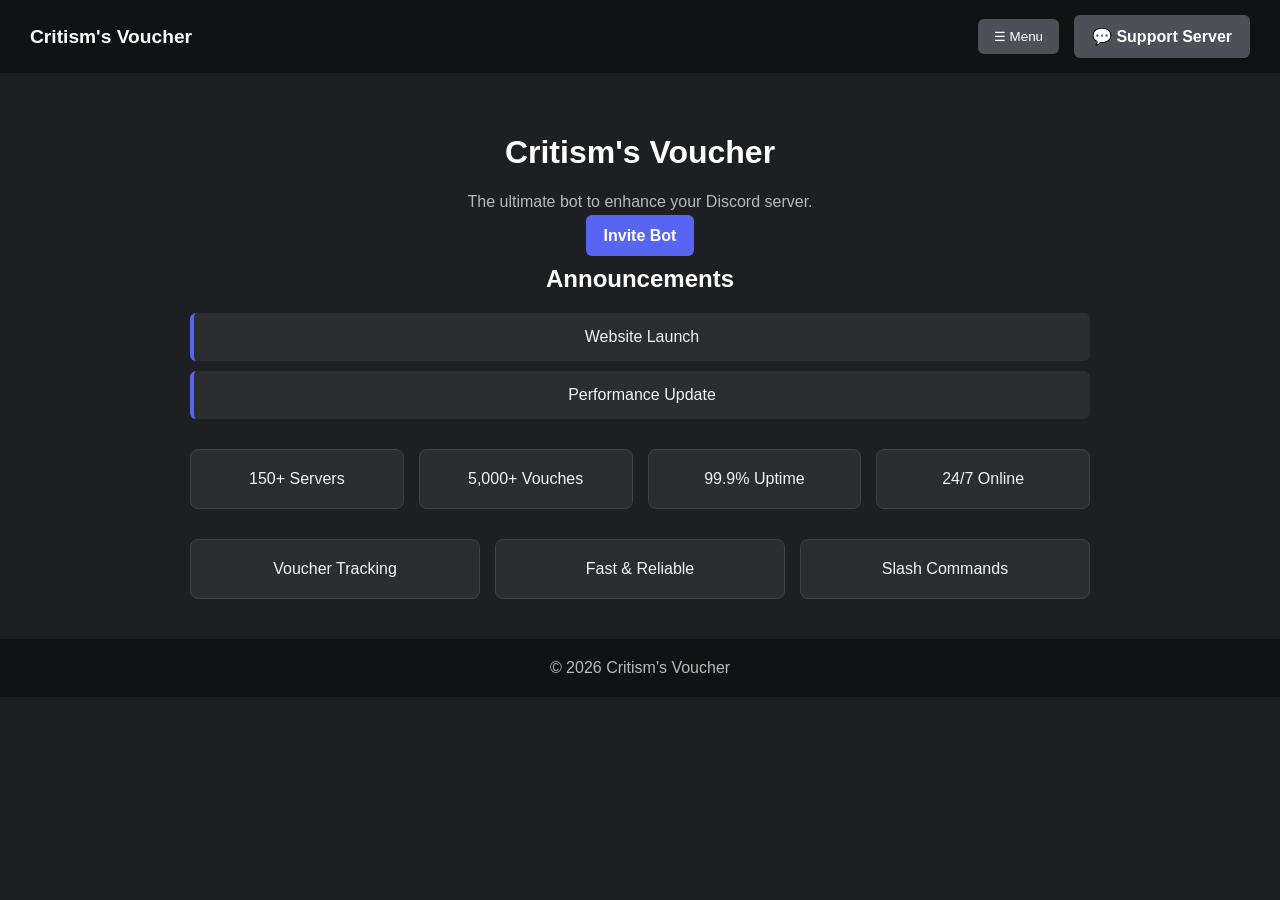
==== index.html @ 034e01bc "Refactor index.html structure and styles" ====
<!DOCTYPE html>
<html lang="en">
<head>
<meta charset="UTF-8">
<meta name="viewport" content="width=device-width, initial-scale=1.0">

<title>Critism's Voucher</title>

<meta property="og:title" content="Critism's Voucher">
<meta property="og:description" content="The ultimate bot to enhance and secure your Discord server.">
<meta property="og:theme-color" content="#5865F2">

<style>
:root {
    --bg-color: #1e1f22;
    --card-color: #2b2d31;
    --text-color: #f2f3f5;
    --text-muted: #b5bac1;
    --blurple: #5865F2;
    --blurple-hover: #4752c4;
    --secondary-btn: #4e5058;
    --secondary-hover: #6d6f78;
    --success: #23a55a;
}

body {
    margin: 0;
    font-family: "Segoe UI", sans-serif;
    background: var(--bg-color);
    color: var(--text-color);
}

/* NAVBAR */
.navbar {
    display: flex;
    justify-content: space-between;
    align-items: center;
    padding: 15px 30px;
    background: #111214;
}

.brand {
    font-weight: 700;
    font-size: 1.2rem;
    color: white;
}

.nav-links {
    display: flex;
    gap: 15px;
    align-items: center;
}

/* DROPDOWN */
.dropdown {
    position: relative;
}

.dropbtn {
    background: var(--secondary-btn);
    color: white;
    border: none;
    padding: 10px 16px;
    border-radius: 6px;
    cursor: pointer;
}

.dropdown-content {
    display: none;
    position: absolute;
    right: 0;
    background: var(--card-color);
    min-width: 180px;
    border-radius: 6px;
    border: 1px solid #3f4147;
}

.dropdown-content a {
    display: block;
    padding: 12px;
    color: white;
    text-decoration: none;
}

.dropdown-content a:hover {
    background: var(--blurple);
}

.dropdown:hover .dropdown-content {
    display: block;
}

/* BUTTONS */
.btn {
    padding: 12px 18px;
    border-radius: 6px;
    text-decoration: none;
    color: white;
    font-weight: 600;
}

.btn-blurple { background: var(--blurple); }
.btn-secondary { background: var(--secondary-btn); }

.container {
    max-width: 900px;
    margin: auto;
    padding: 40px 20px;
    text-align: center;
}

/* TEXT */
h1, h2, h3 { color: white; }
.subtitle { color: var(--text-muted); }

/* CARDS */
.card {
    background: var(--card-color);
    padding: 20px;
    border-radius: 8px;
    border: 1px solid #3f4147;
}

/* STATS */
.stats {
    display: grid;
    grid-template-columns: repeat(auto-fit, minmax(180px, 1fr));
    gap: 15px;
    margin-top: 30px;
}

.stat-card {
    background: var(--card-color);
    padding: 20px;
    border-radius: 8px;
    border: 1px solid #3f4147;
}

/* ANNOUNCEMENTS */
.announcement-card {
    background: var(--card-color);
    border-left: 4px solid var(--blurple);
    padding: 15px;
    margin-bottom: 10px;
    border-radius: 6px;
}

/* FEATURES */
.features {
    display: grid;
    grid-template-columns: repeat(auto-fit, minmax(220px, 1fr));
    gap: 15px;
    margin-top: 30px;
}

/* FOOTER */
footer {
    background: #111214;
    padding: 20px;
    text-align: center;
    color: var(--text-muted);
}
</style>

</head>

<body>

<!-- NAVBAR -->
<div class="navbar">
    <div class="brand">Critism's Voucher</div>

    <div class="nav-links">

        <div class="dropdown">
            <button class="dropbtn">☰ Menu</button>
            <div class="dropdown-content">
                <a href="index.html">🏠 Home</a>
                <a href="dashboard.html">📊 Dashboard</a>
                <a href="commands.html">⚡ Commands</a>
                <a href="faq.html">📚 FAQ</a>
                <a href="support.html">🛠️ Support</a>
            </div>
        </div>

        <a class="btn btn-secondary" href="https://discord.gg/AkRBQke76" target="_blank">
            💬 Support Server
        </a>

    </div>
</div>

<!-- MAIN -->
<div class="container">

    <h1>Critism's Voucher</h1>
    <p class="subtitle">The ultimate bot to enhance your Discord server.</p>

    <a class="btn btn-blurple" href="https://discord.com/oauth2/authorize?client_id=1511428201547567355" target="_blank">
        Invite Bot
    </a>

    <!-- ANNOUNCEMENTS -->
    <h2>Announcements</h2>
    <div class="announcement-card">Website Launch</div>
    <div class="announcement-card">Performance Update</div>

    <!-- STATS -->
    <div class="stats">
        <div class="stat-card">150+ Servers</div>
        <div class="stat-card">5,000+ Vouches</div>
        <div class="stat-card">99.9% Uptime</div>
        <div class="stat-card">24/7 Online</div>
    </div>

    <!-- FEATURES -->
    <div class="features">
        <div class="card">Voucher Tracking</div>
        <div class="card">Fast & Reliable</div>
        <div class="card">Slash Commands</div>
    </div>

</div>

<!-- FOOTER -->
<footer>
    © 2026 Critism's Voucher
</footer>

</body>
</html>
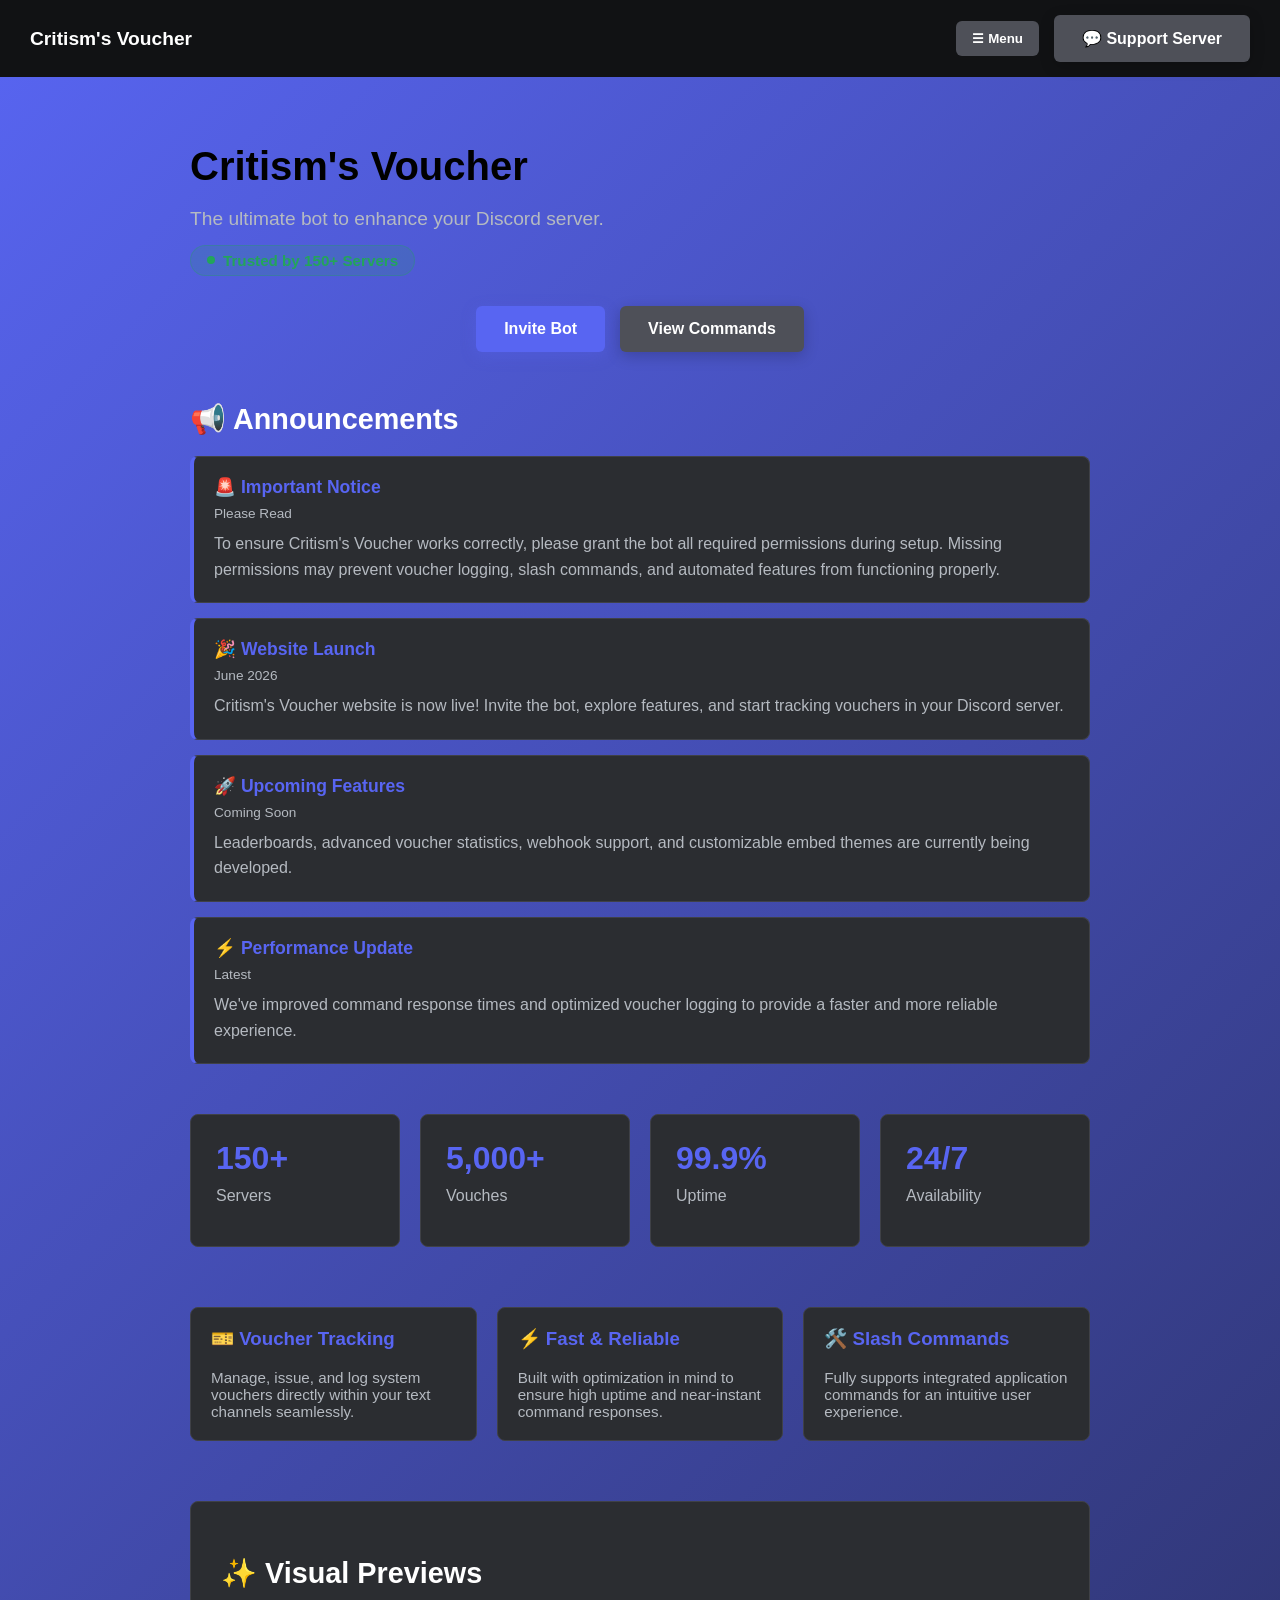
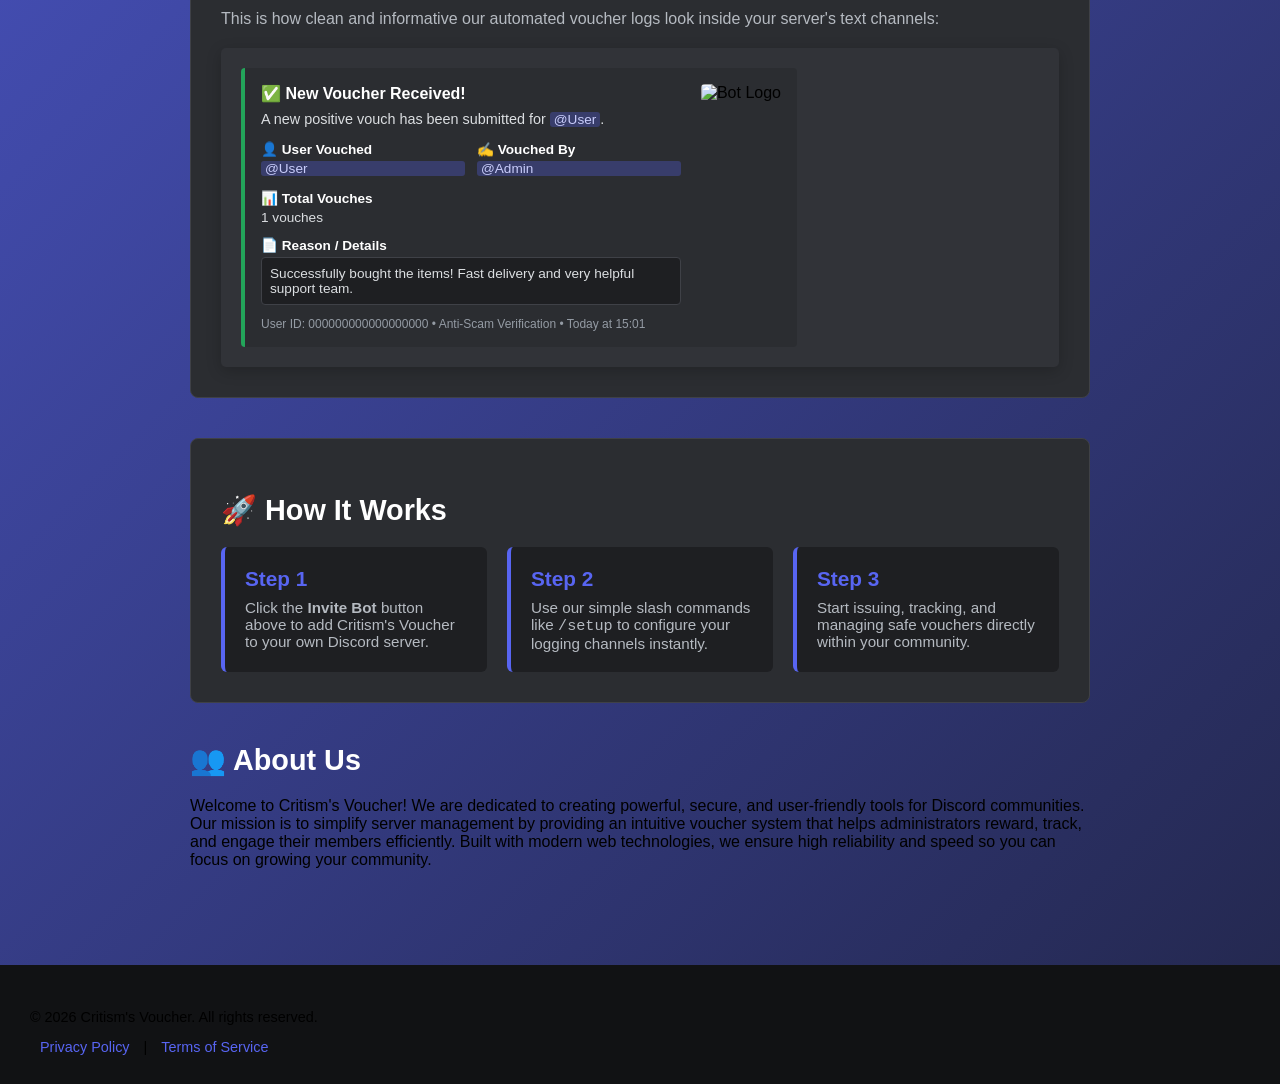
==== commit e99d5463: "Refactor index.html for layout and styling improvements Refactor HTML structure and styles for impro" ====
--- a/index.html
+++ b/index.html
@@ -1,57 +1,288 @@
 <!DOCTYPE html>
 <html lang="en">
 <head>
-<meta charset="UTF-8">
-<meta name="viewport" content="width=device-width, initial-scale=1.0">
-
-<title>Critism's Voucher</title>
-
-<meta property="og:title" content="Critism's Voucher">
-<meta property="og:description" content="The ultimate bot to enhance and secure your Discord server.">
-<meta property="og:theme-color" content="#5865F2">
-
-<style>
-:root {
-    --bg-color: #1e1f22;
-    --card-color: #2b2d31;
-    --text-color: #f2f3f5;
-    --text-muted: #b5bac1;
-    --blurple: #5865F2;
-    --blurple-hover: #4752c4;
-    --secondary-btn: #4e5058;
-    --secondary-hover: #6d6f78;
-    --success: #23a55a;
-}
-
-body {
+    <meta charset="UTF-8">
+    <meta name="viewport" content="width=device-width, initial-scale=1.0">
+    <title>Critism's Voucher</title>
+    
+    <meta property="og:title" content="Critism's Voucher">
+    <meta property="og:description" content="The ultimate bot to enhance and secure your Discord server.">
+    <meta property="og:theme-color" content="#5865F2">
+    
+    <style>
+        :root {
+            --bg-color: #1e1f22;
+            --card-color: #2b2d31;
+            --text-color: #f2f3f5;
+            --text-muted: #b5bac1;
+            --blurple: #5865F2;
+            --blurple-hover: #4752c4;
+            --secondary-btn: #4e5058;
+            --secondary-hover: #6d6f78;
+            --success: #23a55a;
+            --embed-bg: #2b2d31;
+            --embed-border: #23a55a;
+        }
+       body {
     margin: 0;
     font-family: "Segoe UI", sans-serif;
-    background: var(--bg-color);
-    color: var(--text-color);
-}
-
-/* NAVBAR */
-.navbar {
-    display: flex;
-    justify-content: space-between;
-    align-items: center;
-    padding: 15px 30px;
-    background: #111214;
-}
-
-.brand {
-    font-weight: 700;
-    font-size: 1.2rem;
-    color: white;
-}
-
+    color: var(--text);
+    background: linear-gradient(-45deg, #1e1f22, #2b2d31, #111214, #5865F2);
+    background-size: 400% 400%;
+    animation: gradientMove 15s ease infinite;
+}
+
+        .navbar {
+            display: flex;
+            justify-content: space-between;
+            align-items: center;
+            padding: 15px 30px;
+            background: #111214;
+        }
+
+        .brand {
+            font-weight: 700;
+            font-size: 1.2rem;
+            color: white;
+        }
+
+        .container {
+            flex: 1;
+            max-width: 900px;
+            margin: 0 auto;
+            padding: 40px 20px;
+        }
+
+        h1 { font-size: 2.5rem; margin-bottom: 10px; }
+        h2 { font-size: 1.8rem; margin-bottom: 20px; color: white; }
+        .subtitle { color: var(--text-muted); font-size: 1.2rem; margin-bottom: 15px; }
+
+        .server-badge {
+            display: inline-flex;
+            align-items: center;
+            gap: 8px;
+            background: rgba(35, 165, 90, 0.15);
+            color: var(--success);
+            border: 1px solid rgba(35, 165, 90, 0.3);
+            padding: 6px 16px;
+            border-radius: 20px;
+            font-size: 0.95rem;
+            font-weight: 600;
+            margin-bottom: 30px;
+        }
+        
+        .pulse-dot {
+            width: 8px;
+            height: 8px;
+            background: var(--success);
+            border-radius: 50%;
+            box-shadow: 0 0 0 0 rgba(35, 165, 90, 0.7);
+            animation: pulseDot 2s infinite;
+        }
+        
+        @keyframes pulseDot {
+            0% { transform: scale(0.95); box-shadow: 0 0 0 0 rgba(35, 165, 90, 0.7); }
+            70% { transform: scale(1); box-shadow: 0 0 0 6px rgba(35, 165, 90, 0); }
+            100% { transform: scale(0.95); box-shadow: 0 0 0 0 rgba(35, 165, 90, 0); }
+        }
+
+        .main-actions {
+            display: flex;
+            justify-content: center;
+            gap: 15px;
+            margin-bottom: 50px;
+        }
+
+        .btn { 
+            padding: 14px 28px; 
+            color: white; 
+            border-radius: 6px; 
+            display: inline-block; 
+            font-weight: 600;
+            text-decoration: none; 
+            transition: all 0.3s cubic-bezier(0.25, 0.8, 0.25, 1);
+            cursor: pointer;
+            border: none;
+            font-size: 1rem;
+        }
+        
+        .btn-blurple { 
+            background: var(--blurple); 
+            box-shadow: 0 4px 15px rgba(88, 101, 242, 0.3);
+            animation: pulseGlow 3s infinite;
+        }
+        .btn-blurple:hover { 
+            background: var(--blurple-hover); 
+            transform: translateY(-3px);
+            box-shadow: 0 8px 25px rgba(88, 101, 242, 0.6);
+        }
+        .btn-blurple:active { transform: translateY(-1px); }
+
+        .btn-secondary { 
+            background: var(--secondary-btn); 
+            box-shadow: 0 4px 15px rgba(0, 0, 0, 0.2);
+        }
+        .btn-secondary:hover {
+            background: var(--secondary-hover);
+            transform: translateY(-3px);
+            box-shadow: 0 8px 25px rgba(0, 0, 0, 0.4);
+        }
+        .btn-secondary:active { transform: translateY(-1px); }
+
+        @keyframes pulseGlow {
+            0% { box-shadow: 0 4px 15px rgba(88, 101, 242, 0.3); }
+            50% { box-shadow: 0 4px 25px rgba(88, 101, 242, 0.5); }
+            100% { box-shadow: 0 4px 15px rgba(88, 101, 242, 0.3); }
+        }
+
+        .features {
+            display: grid;
+            grid-template-columns: repeat(auto-fit, minmax(220px, 1fr));
+            gap: 20px;
+            margin-bottom: 60px;
+            text-align: left;
+        }
+
+        .card {
+            background: var(--card-color);
+            padding: 20px;
+            border-radius: 8px;
+            border: 1px solid #3f4147;
+            transition: all 0.3s ease;
+        }
+        .card:hover {
+            transform: translateY(-5px);
+            border-color: var(--blurple);
+            box-shadow: 0 10px 20px rgba(0, 0, 0, 0.3);
+        }
+        .card h3 { margin-top: 0; color: var(--blurple); }
+        .card p { margin-bottom: 0; color: var(--text-muted); font-size: 0.95rem; }
+
+        /* --- HOW IT WORKS & EMBED PREVIEW STYLES --- */
+        .section-block {
+            background: var(--card-color);
+            padding: 30px;
+            border-radius: 8px;
+            border: 1px solid #3f4147;
+            text-align: left;
+            margin-bottom: 40px;
+        }
+
+        .steps-grid {
+            display: grid;
+            grid-template-columns: repeat(auto-fit, minmax(200px, 1fr));
+            gap: 20px;
+            margin-top: 20px;
+        }
+        .step-item {
+            background: #1e1f22;
+            padding: 20px;
+            border-radius: 6px;
+            border-left: 4px solid var(--blurple);
+        }
+        .step-num {
+            font-size: 1.3rem;
+            font-weight: 700;
+            color: var(--blurple);
+            margin-bottom: 8px;
+        }
+        .step-item p { margin: 0; color: var(--text-muted); font-size: 0.95rem; }
+
+        /* Discord Embed Simulator */
+        .discord-embed-container {
+            background: #313338;
+            padding: 20px;
+            border-radius: 5px;
+            font-family: 'gg sans', 'Segoe UI', Tahoma, sans-serif;
+            margin-top: 20px;
+            box-shadow: 0 4px 15px rgba(0,0,0,0.2);
+        }
+        .discord-embed {
+            background: var(--embed-bg);
+            border-left: 4px solid var(--embed-border);
+            border-radius: 4px;
+            padding: 16px;
+            display: flex;
+            justify-content: space-between;
+            gap: 20px;
+            max-width: 520px;
+        }
+        .embed-content { flex: 1; }
+        .embed-title {
+            color: white;
+            font-size: 1rem;
+            font-weight: 600;
+            margin-bottom: 8px;
+            display: flex;
+            align-items: center;
+            gap: 6px;
+        }
+        .embed-description { color: #dbdee1; font-size: 0.9rem; margin-bottom: 14px; }
+        .embed-fields {
+            display: grid;
+            grid-template-columns: repeat(2, 1fr);
+            gap: 12px;
+            margin-bottom: 14px;
+        }
+        .embed-field-title { color: white; font-size: 0.85rem; font-weight: 600; margin-bottom: 4px; display: flex; align-items: center; gap: 4px; }
+        .embed-mention { background: rgba(88, 101, 242, 0.3); color: #c9cdfb; padding: 0 4px; border-radius: 3px; font-size: 0.85rem; }
+        .embed-value { color: #dbdee1; font-size: 0.85rem; }
+        .embed-footer { color: #949ba4; font-size: 0.75rem; margin-top: 12px; }
+        
+        .embed-thumbnail img {
+            width: 80px;
+            height: 80px;
+            border-radius: 4px;
+        }
+
+        footer { padding: 30px; background: #111214; font-size: 0.9rem; margin-top: 40px; }
+        footer a { color: var(--blurple); text-decoration: none; margin: 0 10px; font-weight: 500; }
+        footer a:hover { text-decoration: underline; }
+/* ANNOUNCEMENTS */
+.announcements {
+    margin-bottom: 50px;
+}
+
+.announcement-card {
+    background: var(--card-color);
+    border: 1px solid #3f4147;
+    border-left: 4px solid var(--blurple);
+    border-radius: 8px;
+    padding: 20px;
+    text-align: left;
+    margin-bottom: 15px;
+    transition: all 0.3s ease;
+}
+
+.announcement-card:hover {
+    transform: translateY(-3px);
+    border-color: var(--blurple);
+    box-shadow: 0 10px 20px rgba(0,0,0,0.3);
+}
+
+.announcement-title {
+    color: var(--blurple);
+    margin: 0 0 8px 0;
+    font-size: 1.1rem;
+}
+
+.announcement-date {
+    color: var(--text-muted);
+    font-size: 0.85rem;
+    margin-bottom: 10px;
+}
+
+.announcement-content {
+    color: var(--text-muted);
+    line-height: 1.6;
+}
 .nav-links {
     display: flex;
+    align-items: center;
     gap: 15px;
-    align-items: center;
-}
-
-/* DROPDOWN */
+}
+
+/* Dropdown */
 .dropdown {
     position: relative;
 }
@@ -63,6 +294,12 @@
     padding: 10px 16px;
     border-radius: 6px;
     cursor: pointer;
+    font-weight: 600;
+    transition: 0.3s;
+}
+
+.dropbtn:hover {
+    background: var(--secondary-hover);
 }
 
 .dropdown-content {
@@ -72,14 +309,17 @@
     background: var(--card-color);
     min-width: 180px;
     border-radius: 6px;
+    overflow: hidden;
     border: 1px solid #3f4147;
+    z-index: 1000;
 }
 
 .dropdown-content a {
     display: block;
-    padding: 12px;
     color: white;
+    padding: 12px 15px;
     text-decoration: none;
+    transition: 0.2s;
 }
 
 .dropdown-content a:hover {
@@ -90,83 +330,88 @@
     display: block;
 }
 
-/* BUTTONS */
-.btn {
-    padding: 12px 18px;
-    border-radius: 6px;
-    text-decoration: none;
-    color: white;
-    font-weight: 600;
-}
-
-.btn-blurple { background: var(--blurple); }
-.btn-secondary { background: var(--secondary-btn); }
-
-.container {
-    max-width: 900px;
-    margin: auto;
-    padding: 40px 20px;
-    text-align: center;
-}
-
-/* TEXT */
-h1, h2, h3 { color: white; }
-.subtitle { color: var(--text-muted); }
-
-/* CARDS */
-.card {
-    background: var(--card-color);
-    padding: 20px;
-    border-radius: 8px;
-    border: 1px solid #3f4147;
-}
-
-/* STATS */
+/* Support Button */
+.support-btn {
+    padding: 10px 18px;
+    background: var(--success);
+}
+
+.support-btn:hover {
+    background: #1e8e4e;
+}
 .stats {
     display: grid;
     grid-template-columns: repeat(auto-fit, minmax(180px, 1fr));
-    gap: 15px;
-    margin-top: 30px;
+    gap: 20px;
+    margin: 40px 0 60px;
 }
 
 .stat-card {
     background: var(--card-color);
-    padding: 20px;
+    border: 1px solid #3f4147;
     border-radius: 8px;
-    border: 1px solid #3f4147;
-}
-
-/* ANNOUNCEMENTS */
-.announcement-card {
-    background: var(--card-color);
-    border-left: 4px solid var(--blurple);
-    padding: 15px;
-    margin-bottom: 10px;
-    border-radius: 6px;
-}
-
-/* FEATURES */
-.features {
-    display: grid;
-    grid-template-columns: repeat(auto-fit, minmax(220px, 1fr));
+    padding: 25px;
+    transition: all 0.3s ease;
+}
+
+.stat-card:hover {
+    transform: translateY(-5px);
+    border-color: var(--blurple);
+    box-shadow: 0 10px 20px rgba(0,0,0,0.3);
+}
+
+.stat-card h3 {
+    margin: 0;
+    color: var(--blurple);
+    font-size: 2rem;
+}
+
+.stat-card p {
+    margin-top: 10px;
+    color: var(--text-muted);
+}
+.navbar {
+    display: flex;
+    justify-content: space-between;
+    align-items: center;
+    padding: 15px 30px;
+    background: #111214;
+}
+
+.nav-links {
+    display: flex;
+    align-items: center;
     gap: 15px;
-    margin-top: 30px;
-}
-
-/* FOOTER */
-footer {
-    background: #111214;
-    padding: 20px;
-    text-align: center;
-    color: var(--text-muted);
-}
-</style>
-
+}
+.btn-dashboard {
+    background: #5865F2;
+    color: white;
+    font-weight: 700;
+    padding: 10px 18px;
+    border-radius: 8px;
+    box-shadow: 0 0 15px rgba(88,101,242,0.4);
+    transition: 0.3s;
+}
+
+.btn-dashboard:hover {
+    background: #4752c4;
+    transform: translateY(-3px);
+    box-shadow: 0 0 25px rgba(88,101,242,0.6);
+}
+@keyframes gradientMove {
+    0% {
+        background-position: 0% 50%;
+    }
+    50% {
+        background-position: 100% 50%;
+    }
+    100% {
+        background-position: 0% 50%;
+    }
+}
+    </style>
 </head>
-
 <body>
-
-<!-- NAVBAR -->
 <div class="navbar">
     <div class="brand">Critism's Voucher</div>
 
@@ -174,58 +419,195 @@
 
         <div class="dropdown">
             <button class="dropbtn">☰ Menu</button>
+
             <div class="dropdown-content">
                 <a href="index.html">🏠 Home</a>
                 <a href="dashboard.html">📊 Dashboard</a>
                 <a href="commands.html">⚡ Commands</a>
                 <a href="faq.html">📚 FAQ</a>
                 <a href="support.html">🛠️ Support</a>
+                <a href="privacy.html">🔒 Privacy Policy</a>
+                <a href="tos.html">📜 Terms of Service</a>
             </div>
-        </div>
-
-        <a class="btn btn-secondary" href="https://discord.gg/AkRBQke76" target="_blank">
-            💬 Support Server
+
+        </div>
+
+        <!-- Support Server -->
+        <a class="btn btn-secondary"
+           href="https://discord.gg/AkRBQke76"
+           target="_blank">
+           💬 Support Server
         </a>
 
     </div>
 </div>
-
-<!-- MAIN -->
-<div class="container">
-
-    <h1>Critism's Voucher</h1>
-    <p class="subtitle">The ultimate bot to enhance your Discord server.</p>
-
-    <a class="btn btn-blurple" href="https://discord.com/oauth2/authorize?client_id=1511428201547567355" target="_blank">
-        Invite Bot
-    </a>
-
-    <!-- ANNOUNCEMENTS -->
-    <h2>Announcements</h2>
-    <div class="announcement-card">Website Launch</div>
-    <div class="announcement-card">Performance Update</div>
-
-    <!-- STATS -->
-    <div class="stats">
-        <div class="stat-card">150+ Servers</div>
-        <div class="stat-card">5,000+ Vouches</div>
-        <div class="stat-card">99.9% Uptime</div>
-        <div class="stat-card">24/7 Online</div>
-    </div>
-
-    <!-- FEATURES -->
-    <div class="features">
-        <div class="card">Voucher Tracking</div>
-        <div class="card">Fast & Reliable</div>
-        <div class="card">Slash Commands</div>
-    </div>
-
 </div>
-
-<!-- FOOTER -->
-<footer>
-    © 2026 Critism's Voucher
-</footer>
+    
+    <div class="container">
+        <h1>Critism's Voucher</h1>
+        <p class="subtitle">The ultimate bot to enhance your Discord server.</p>
+        
+        <div class="server-badge">
+            <span class="pulse-dot"></span>
+            <span>Trusted by 150+ Servers</span>
+        </div>
+        
+        <div class="main-actions">
+            <!-- Setze hier im href deine echte Bot-Invite-URL aus dem URL-Generator ein -->
+            <a class="btn btn-blurple" href="https://discord.com/oauth2/authorize?client_id=1511428201547567355" target="_blank">Invite Bot</a>
+            <a class="btn btn-secondary" href="commands.html">View Commands</a>
+        </div>
+<!-- ANNOUNCEMENTS SECTION -->
+<div class="announcements">
+    <h2>📢 Announcements</h2>
+<div class="announcement-card">
+    <h3 class="announcement-title">🚨 Important Notice</h3>
+    <div class="announcement-date">Please Read</div>
+    <div class="announcement-content">
+        To ensure Critism's Voucher works correctly, please grant the bot all
+        required permissions during setup. Missing permissions may prevent
+        voucher logging, slash commands, and automated features from functioning properly.
+    </div>
+</div>
+    <div class="announcement-card">
+        <h3 class="announcement-title">🎉 Website Launch</h3>
+        <div class="announcement-date">June 2026</div>
+        <div class="announcement-content">
+            Critism's Voucher website is now live! Invite the bot, explore features,
+            and start tracking vouchers in your Discord server.
+        </div>
+    </div>
+
+    <div class="announcement-card">
+        <h3 class="announcement-title">🚀 Upcoming Features</h3>
+        <div class="announcement-date">Coming Soon</div>
+        <div class="announcement-content">
+            Leaderboards, advanced voucher statistics, webhook support,
+            and customizable embed themes are currently being developed.
+        </div>
+    </div>
+
+    <div class="announcement-card">
+        <h3 class="announcement-title">⚡ Performance Update</h3>
+        <div class="announcement-date">Latest</div>
+        <div class="announcement-content">
+            We've improved command response times and optimized voucher logging
+            to provide a faster and more reliable experience.
+        </div>
+    </div>
+</div>
+<div class="stats">
+    <div class="stat-card">
+        <h3>150+</h3>
+        <p>Servers</p>
+    </div>
+
+    <div class="stat-card">
+        <h3>5,000+</h3>
+        <p>Vouches</p>
+    </div>
+
+    <div class="stat-card">
+        <h3>99.9%</h3>
+        <p>Uptime</p>
+    </div>
+
+    <div class="stat-card">
+        <h3>24/7</h3>
+        <p>Availability</p>
+    </div>
+</div>
+        <!-- FEATURES SEKTION -->
+        <div class="features">
+            <div class="card">
+                <h3>🎫 Voucher Tracking</h3>
+                <p>Manage, issue, and log system vouchers directly within your text channels seamlessly.</p>
+            </div>
+            <div class="card">
+                <h3>⚡ Fast & Reliable</h3>
+                <p>Built with optimization in mind to ensure high uptime and near-instant command responses.</p>
+            </div>
+            <div class="card">
+                <h3>🛠️ Slash Commands</h3>
+                <p>Fully supports integrated application commands for an intuitive user experience.</p>
+            </div>
+        </div>
+
+        <!-- VISUELLE EMBED VORSCHAU SEKTION -->
+        <div class="section-block">
+            <h2>✨ Visual Previews</h2>
+            <p style="color: var(--text-muted); margin-bottom: 20px;">This is how clean and informative our automated voucher logs look inside your server's text channels:</p>
+            
+            <div class="discord-embed-container">
+                <div class="discord-embed">
+                    <div class="embed-content">
+                        <div class="embed-title">✅ New Voucher Received!</div>
+                        <div class="embed-description">A new positive vouch has been submitted for <span class="embed-mention">@User</span>.</div>
+                        
+                        <div class="embed-fields">
+                            <div>
+                                <div class="embed-field-title">👤 User Vouched</div>
+                                <div class="embed-mention">@User</div>
+                            </div>
+                            <div>
+                                <div class="embed-field-title">✍️ Vouched By</div>
+                                <div class="embed-mention">@Admin</div>
+                            </div>
+                        </div>
+                        
+                        <div style="margin-bottom: 12px;">
+                            <div class="embed-field-title">📊 Total Vouches</div>
+                            <div class="embed-value">1 vouches</div>
+                        </div>
+
+                        <div>
+                            <div class="embed-field-title">📄 Reason / Details</div>
+                            <div class="embed-value" style="background: #1e1f22; padding: 8px; border-radius: 4px; margin-top: 4px; border: 1px solid #3f4147;">
+                                Successfully bought the items! Fast delivery and very helpful support team.
+                            </div>
+                        </div>
+                        
+                        <div class="embed-footer">User ID: 000000000000000000 • Anti-Scam Verification • Today at 15:01</div>
+                    </div>
+                    <div class="embed-thumbnail">
+                        <!-- Platzhalter für das Logo im Embed -->
+                        <img src="https://discordapp.com" alt="Bot Logo">
+                    </div>
+                </div>
+            </div>
+        </div>
+
+        <!-- HOW IT WORKS SEKTION -->
+        <div class="section-block">
+            <h2>🚀 How It Works</h2>
+            <div class="steps-grid">
+                <div class="step-item">
+                    <div class="step-num">Step 1</div>
+                    <p>Click the <strong>Invite Bot</strong> button above to add Critism's Voucher to your own Discord server.</p>
+                </div>
+                <div class="step-item">
+                    <div class="step-num">Step 2</div>
+                    <p>Use our simple slash commands like <code>/setup</code> to configure your logging channels instantly.</p>
+                </div>
+                <div class="step-item">
+                    <div class="step-num">Step 3</div>
+                    <p>Start issuing, tracking, and managing safe vouchers directly within your community.</p>
+                </div>
+            </div>
+        </div>
+
+        <!-- ABOUT US SEKTION -->
+        <div class="about-section">
+            <h2>👥 About Us</h2>
+            <p>Welcome to Critism's Voucher! We are dedicated to creating powerful, secure, and user-friendly tools for Discord communities. Our mission is to simplify server management by providing an intuitive voucher system that helps administrators reward, track, and engage their members efficiently. Built with modern web technologies, we ensure high reliability and speed so you can focus on growing your community.</p>
+        </div>
+    </div>
+
+    <footer>
+        <p>&copy; 2026 Critism's Voucher. All rights reserved.</p>
+        <a href="privacy.html">Privacy Policy</a> | 
+        <a href="tos.html">Terms of Service</a>
+    </footer>
 
 </body>
 </html>
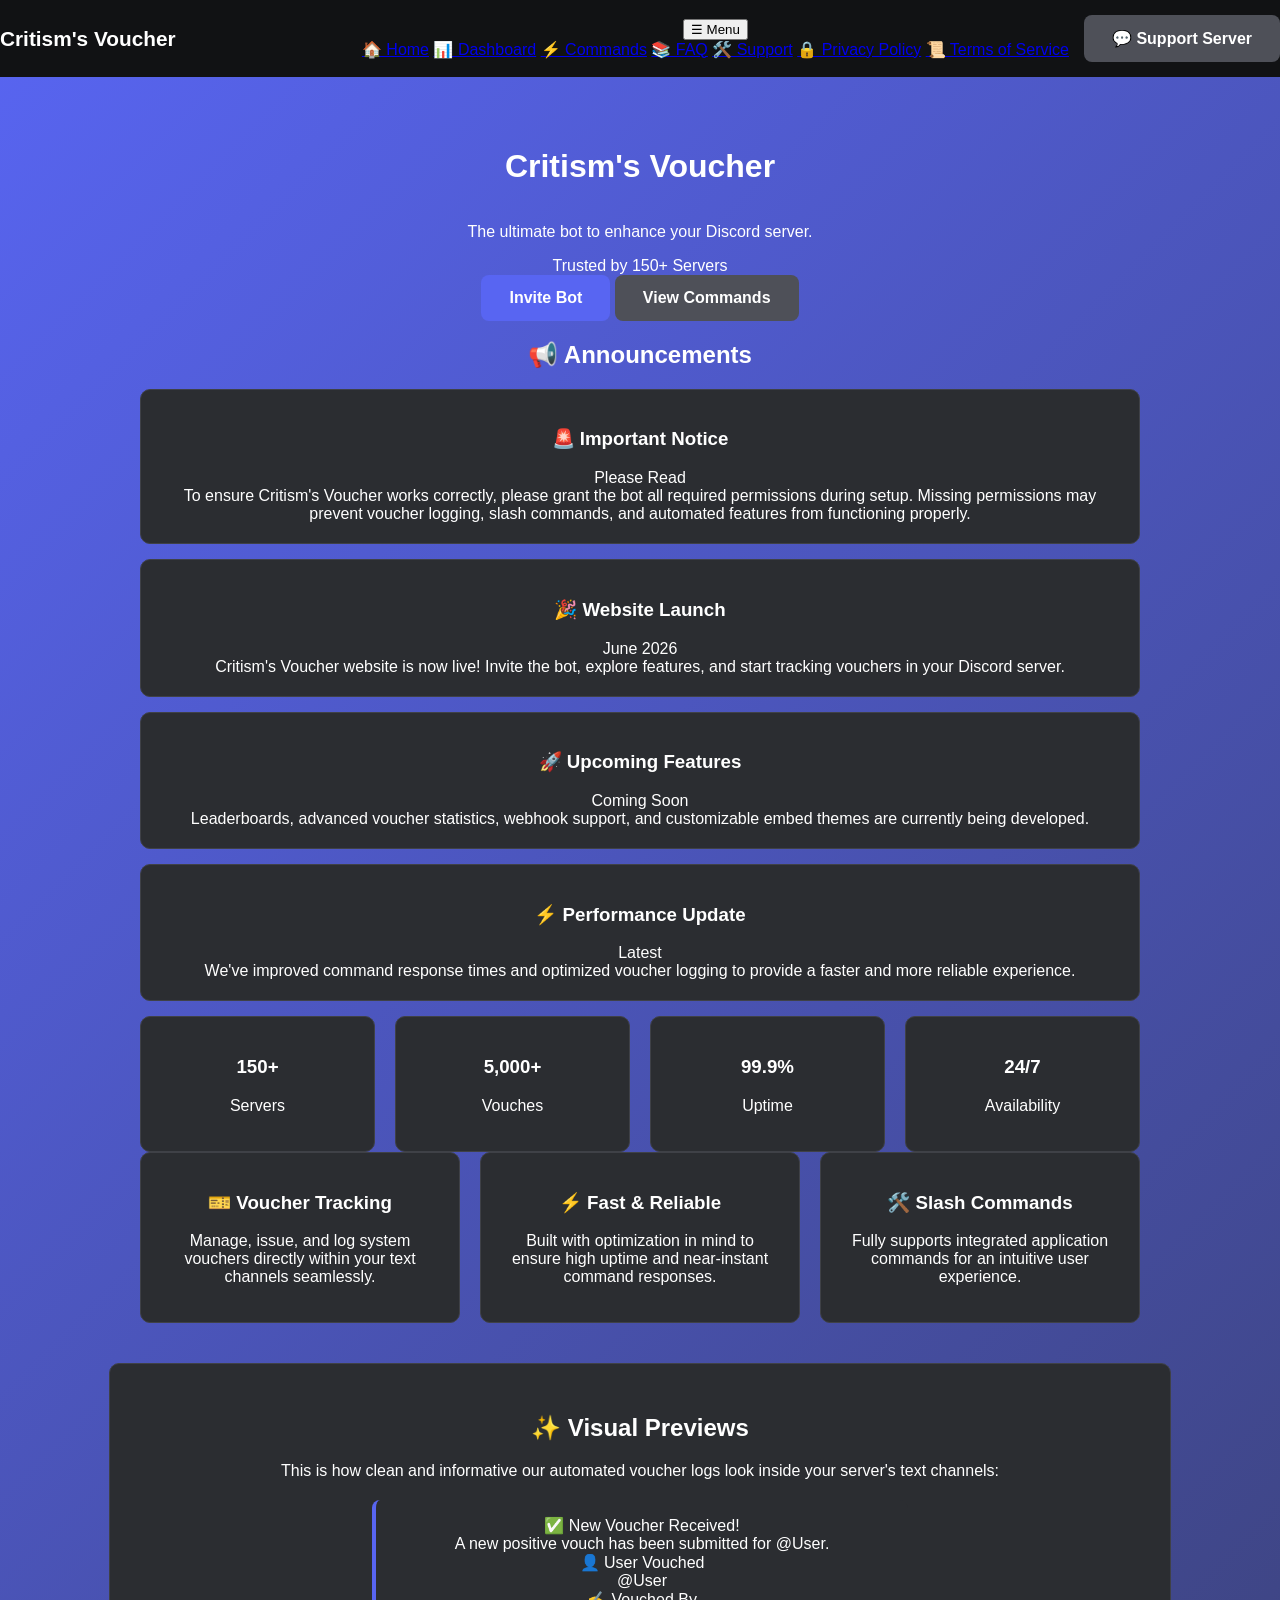
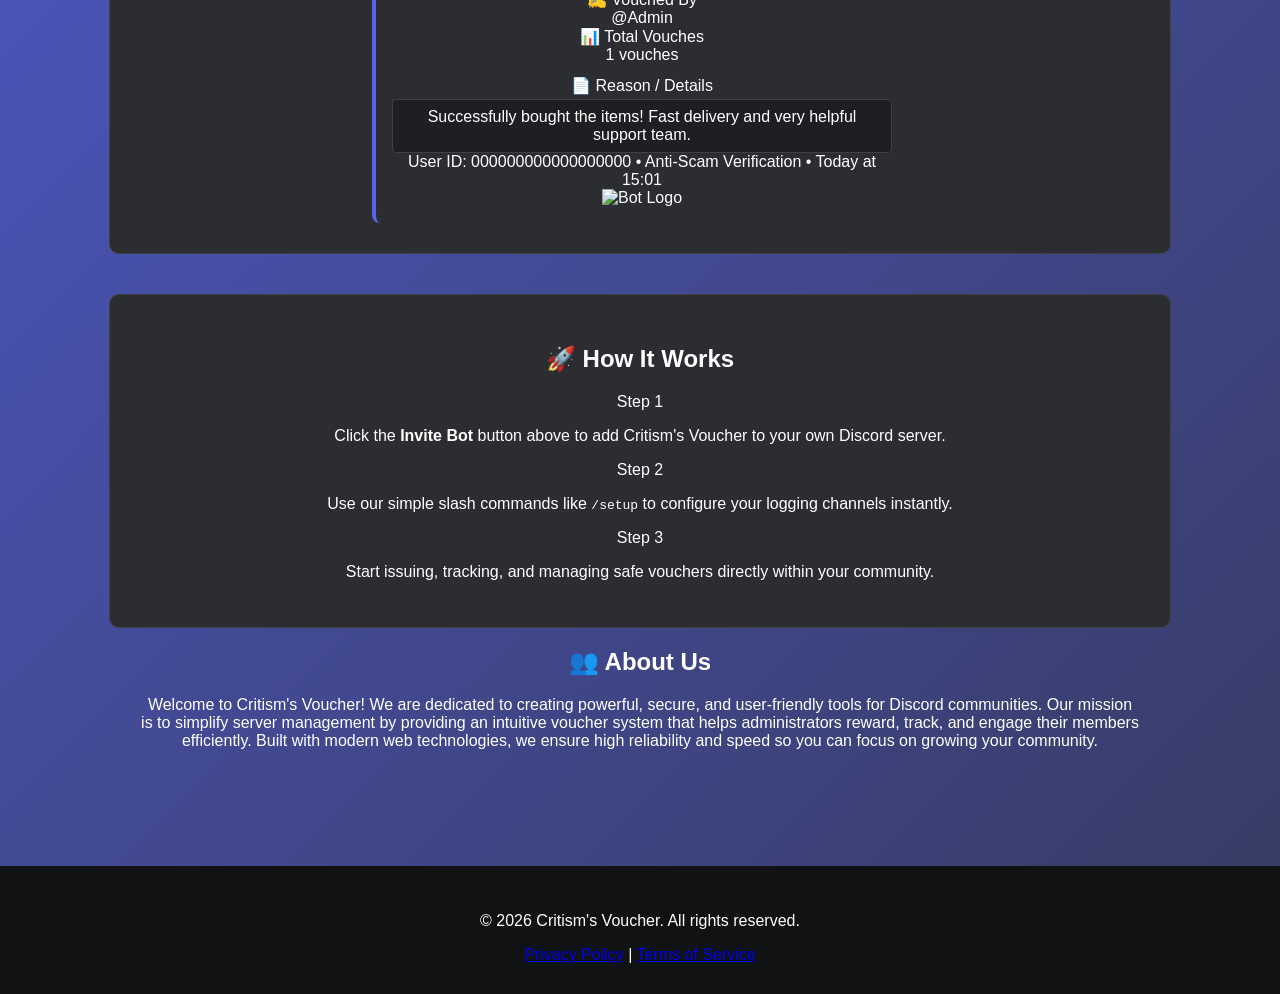
==== commit e734a553: "Update CSS styles and variables in index.html Refactor CSS variables and styles for improved readabi" ====
--- a/index.html
+++ b/index.html
@@ -9,373 +9,45 @@
     <meta property="og:description" content="The ultimate bot to enhance and secure your Discord server.">
     <meta property="og:theme-color" content="#5865F2">
     
-    <style>
-        :root {
-            --bg-color: #1e1f22;
-            --card-color: #2b2d31;
-            --text-color: #f2f3f5;
-            --text-muted: #b5bac1;
-            --blurple: #5865F2;
-            --blurple-hover: #4752c4;
-            --secondary-btn: #4e5058;
-            --secondary-hover: #6d6f78;
-            --success: #23a55a;
-            --embed-bg: #2b2d31;
-            --embed-border: #23a55a;
-        }
-       body {
+    <style>:root {
+    --bg1: #1e1f22;
+    --bg2: #2b2d31;
+    --blurple: #5865F2;
+    --text: #ffffff;
+    --muted: #c9c9c9;
+}
+
+body {
     margin: 0;
     font-family: "Segoe UI", sans-serif;
     color: var(--text);
-    background: linear-gradient(-45deg, #1e1f22, #2b2d31, #111214, #5865F2);
+    background: linear-gradient(-45deg, #111214, #1e1f22, #2b2d31, #5865F2);
     background-size: 400% 400%;
     animation: gradientMove 15s ease infinite;
-}
-
-        .navbar {
-            display: flex;
-            justify-content: space-between;
-            align-items: center;
-            padding: 15px 30px;
-            background: #111214;
-        }
-
-        .brand {
-            font-weight: 700;
-            font-size: 1.2rem;
-            color: white;
-        }
-
-        .container {
-            flex: 1;
-            max-width: 900px;
-            margin: 0 auto;
-            padding: 40px 20px;
-        }
-
-        h1 { font-size: 2.5rem; margin-bottom: 10px; }
-        h2 { font-size: 1.8rem; margin-bottom: 20px; color: white; }
-        .subtitle { color: var(--text-muted); font-size: 1.2rem; margin-bottom: 15px; }
-
-        .server-badge {
-            display: inline-flex;
-            align-items: center;
-            gap: 8px;
-            background: rgba(35, 165, 90, 0.15);
-            color: var(--success);
-            border: 1px solid rgba(35, 165, 90, 0.3);
-            padding: 6px 16px;
-            border-radius: 20px;
-            font-size: 0.95rem;
-            font-weight: 600;
-            margin-bottom: 30px;
-        }
-        
-        .pulse-dot {
-            width: 8px;
-            height: 8px;
-            background: var(--success);
-            border-radius: 50%;
-            box-shadow: 0 0 0 0 rgba(35, 165, 90, 0.7);
-            animation: pulseDot 2s infinite;
-        }
-        
-        @keyframes pulseDot {
-            0% { transform: scale(0.95); box-shadow: 0 0 0 0 rgba(35, 165, 90, 0.7); }
-            70% { transform: scale(1); box-shadow: 0 0 0 6px rgba(35, 165, 90, 0); }
-            100% { transform: scale(0.95); box-shadow: 0 0 0 0 rgba(35, 165, 90, 0); }
-        }
-
-        .main-actions {
-            display: flex;
-            justify-content: center;
-            gap: 15px;
-            margin-bottom: 50px;
-        }
-
-        .btn { 
-            padding: 14px 28px; 
-            color: white; 
-            border-radius: 6px; 
-            display: inline-block; 
-            font-weight: 600;
-            text-decoration: none; 
-            transition: all 0.3s cubic-bezier(0.25, 0.8, 0.25, 1);
-            cursor: pointer;
-            border: none;
-            font-size: 1rem;
-        }
-        
-        .btn-blurple { 
-            background: var(--blurple); 
-            box-shadow: 0 4px 15px rgba(88, 101, 242, 0.3);
-            animation: pulseGlow 3s infinite;
-        }
-        .btn-blurple:hover { 
-            background: var(--blurple-hover); 
-            transform: translateY(-3px);
-            box-shadow: 0 8px 25px rgba(88, 101, 242, 0.6);
-        }
-        .btn-blurple:active { transform: translateY(-1px); }
-
-        .btn-secondary { 
-            background: var(--secondary-btn); 
-            box-shadow: 0 4px 15px rgba(0, 0, 0, 0.2);
-        }
-        .btn-secondary:hover {
-            background: var(--secondary-hover);
-            transform: translateY(-3px);
-            box-shadow: 0 8px 25px rgba(0, 0, 0, 0.4);
-        }
-        .btn-secondary:active { transform: translateY(-1px); }
-
-        @keyframes pulseGlow {
-            0% { box-shadow: 0 4px 15px rgba(88, 101, 242, 0.3); }
-            50% { box-shadow: 0 4px 25px rgba(88, 101, 242, 0.5); }
-            100% { box-shadow: 0 4px 15px rgba(88, 101, 242, 0.3); }
-        }
-
-        .features {
-            display: grid;
-            grid-template-columns: repeat(auto-fit, minmax(220px, 1fr));
-            gap: 20px;
-            margin-bottom: 60px;
-            text-align: left;
-        }
-
-        .card {
-            background: var(--card-color);
-            padding: 20px;
-            border-radius: 8px;
-            border: 1px solid #3f4147;
-            transition: all 0.3s ease;
-        }
-        .card:hover {
-            transform: translateY(-5px);
-            border-color: var(--blurple);
-            box-shadow: 0 10px 20px rgba(0, 0, 0, 0.3);
-        }
-        .card h3 { margin-top: 0; color: var(--blurple); }
-        .card p { margin-bottom: 0; color: var(--text-muted); font-size: 0.95rem; }
-
-        /* --- HOW IT WORKS & EMBED PREVIEW STYLES --- */
-        .section-block {
-            background: var(--card-color);
-            padding: 30px;
-            border-radius: 8px;
-            border: 1px solid #3f4147;
-            text-align: left;
-            margin-bottom: 40px;
-        }
-
-        .steps-grid {
-            display: grid;
-            grid-template-columns: repeat(auto-fit, minmax(200px, 1fr));
-            gap: 20px;
-            margin-top: 20px;
-        }
-        .step-item {
-            background: #1e1f22;
-            padding: 20px;
-            border-radius: 6px;
-            border-left: 4px solid var(--blurple);
-        }
-        .step-num {
-            font-size: 1.3rem;
-            font-weight: 700;
-            color: var(--blurple);
-            margin-bottom: 8px;
-        }
-        .step-item p { margin: 0; color: var(--text-muted); font-size: 0.95rem; }
-
-        /* Discord Embed Simulator */
-        .discord-embed-container {
-            background: #313338;
-            padding: 20px;
-            border-radius: 5px;
-            font-family: 'gg sans', 'Segoe UI', Tahoma, sans-serif;
-            margin-top: 20px;
-            box-shadow: 0 4px 15px rgba(0,0,0,0.2);
-        }
-        .discord-embed {
-            background: var(--embed-bg);
-            border-left: 4px solid var(--embed-border);
-            border-radius: 4px;
-            padding: 16px;
-            display: flex;
-            justify-content: space-between;
-            gap: 20px;
-            max-width: 520px;
-        }
-        .embed-content { flex: 1; }
-        .embed-title {
-            color: white;
-            font-size: 1rem;
-            font-weight: 600;
-            margin-bottom: 8px;
-            display: flex;
-            align-items: center;
-            gap: 6px;
-        }
-        .embed-description { color: #dbdee1; font-size: 0.9rem; margin-bottom: 14px; }
-        .embed-fields {
-            display: grid;
-            grid-template-columns: repeat(2, 1fr);
-            gap: 12px;
-            margin-bottom: 14px;
-        }
-        .embed-field-title { color: white; font-size: 0.85rem; font-weight: 600; margin-bottom: 4px; display: flex; align-items: center; gap: 4px; }
-        .embed-mention { background: rgba(88, 101, 242, 0.3); color: #c9cdfb; padding: 0 4px; border-radius: 3px; font-size: 0.85rem; }
-        .embed-value { color: #dbdee1; font-size: 0.85rem; }
-        .embed-footer { color: #949ba4; font-size: 0.75rem; margin-top: 12px; }
-        
-        .embed-thumbnail img {
-            width: 80px;
-            height: 80px;
-            border-radius: 4px;
-        }
-
-        footer { padding: 30px; background: #111214; font-size: 0.9rem; margin-top: 40px; }
-        footer a { color: var(--blurple); text-decoration: none; margin: 0 10px; font-weight: 500; }
-        footer a:hover { text-decoration: underline; }
-/* ANNOUNCEMENTS */
-.announcements {
-    margin-bottom: 50px;
-}
-
-.announcement-card {
-    background: var(--card-color);
-    border: 1px solid #3f4147;
-    border-left: 4px solid var(--blurple);
-    border-radius: 8px;
-    padding: 20px;
-    text-align: left;
-    margin-bottom: 15px;
-    transition: all 0.3s ease;
-}
-
-.announcement-card:hover {
-    transform: translateY(-3px);
-    border-color: var(--blurple);
-    box-shadow: 0 10px 20px rgba(0,0,0,0.3);
-}
-
-.announcement-title {
-    color: var(--blurple);
-    margin: 0 0 8px 0;
-    font-size: 1.1rem;
-}
-
-.announcement-date {
-    color: var(--text-muted);
-    font-size: 0.85rem;
-    margin-bottom: 10px;
-}
-
-.announcement-content {
-    color: var(--text-muted);
-    line-height: 1.6;
-}
-.nav-links {
+
+    /* ⭐ CENTER EVERYTHING */
     display: flex;
+    flex-direction: column;
     align-items: center;
-    gap: 15px;
-}
-
-/* Dropdown */
-.dropdown {
-    position: relative;
-}
-
-.dropbtn {
-    background: var(--secondary-btn);
-    color: white;
-    border: none;
-    padding: 10px 16px;
-    border-radius: 6px;
-    cursor: pointer;
-    font-weight: 600;
-    transition: 0.3s;
-}
-
-.dropbtn:hover {
-    background: var(--secondary-hover);
-}
-
-.dropdown-content {
-    display: none;
-    position: absolute;
-    right: 0;
-    background: var(--card-color);
-    min-width: 180px;
-    border-radius: 6px;
-    overflow: hidden;
-    border: 1px solid #3f4147;
-    z-index: 1000;
-}
-
-.dropdown-content a {
-    display: block;
-    color: white;
-    padding: 12px 15px;
-    text-decoration: none;
-    transition: 0.2s;
-}
-
-.dropdown-content a:hover {
-    background: var(--blurple);
-}
-
-.dropdown:hover .dropdown-content {
-    display: block;
-}
-
-/* Support Button */
-.support-btn {
-    padding: 10px 18px;
-    background: var(--success);
-}
-
-.support-btn:hover {
-    background: #1e8e4e;
-}
-.stats {
-    display: grid;
-    grid-template-columns: repeat(auto-fit, minmax(180px, 1fr));
-    gap: 20px;
-    margin: 40px 0 60px;
-}
-
-.stat-card {
-    background: var(--card-color);
-    border: 1px solid #3f4147;
-    border-radius: 8px;
-    padding: 25px;
-    transition: all 0.3s ease;
-}
-
-.stat-card:hover {
-    transform: translateY(-5px);
-    border-color: var(--blurple);
-    box-shadow: 0 10px 20px rgba(0,0,0,0.3);
-}
-
-.stat-card h3 {
-    margin: 0;
-    color: var(--blurple);
-    font-size: 2rem;
-}
-
-.stat-card p {
-    margin-top: 10px;
-    color: var(--text-muted);
-}
+    text-align: center;
+}
+
+/* NAVBAR */
 .navbar {
+    width: 100%;
     display: flex;
     justify-content: space-between;
     align-items: center;
     padding: 15px 30px;
     background: #111214;
+    position: sticky;
+    top: 0;
+}
+
+.brand {
+    font-weight: 800;
+    font-size: 1.3rem;
+    color: white;
 }
 
 .nav-links {
@@ -383,32 +55,136 @@
     align-items: center;
     gap: 15px;
 }
-.btn-dashboard {
-    background: #5865F2;
+
+/* CONTAINER */
+.container {
+    max-width: 1000px;
+    width: 100%;
+    padding: 50px 20px;
+    display: flex;
+    flex-direction: column;
+    align-items: center;
+    text-align: center;
+}
+
+/* TEXT */
+h1, h2, h3, p {
+    color: white !important;
+}
+
+.subtitle {
+    color: var(--muted);
+}
+
+/* BUTTONS */
+.btn {
+    padding: 14px 28px;
+    border-radius: 8px;
+    font-weight: 600;
+    text-decoration: none;
+    display: inline-block;
+    transition: 0.3s;
     color: white;
-    font-weight: 700;
-    padding: 10px 18px;
+}
+
+.btn-blurple {
+    background: var(--blurple);
+}
+
+.btn-blurple:hover {
+    transform: translateY(-3px);
+    background: #4752c4;
+}
+
+.btn-secondary {
+    background: #4e5058;
+}
+
+.btn-secondary:hover {
+    background: #6d6f78;
+    transform: translateY(-3px);
+}
+
+/* FEATURES */
+.features {
+    display: grid;
+    grid-template-columns: repeat(auto-fit, minmax(240px, 1fr));
+    gap: 20px;
+    width: 100%;
+}
+
+.card {
+    background: #2b2d31;
+    padding: 20px;
+    border-radius: 10px;
+    border: 1px solid #3f4147;
+    transition: 0.3s;
+}
+
+.card:hover {
+    transform: translateY(-5px);
+    border-color: var(--blurple);
+}
+
+/* SECTIONS */
+.section-block {
+    width: 100%;
+    background: #2b2d31;
+    padding: 30px;
+    border-radius: 10px;
+    margin-top: 40px;
+    border: 1px solid #3f4147;
+}
+
+/* STATS */
+.stats {
+    display: grid;
+    grid-template-columns: repeat(auto-fit, minmax(180px, 1fr));
+    gap: 20px;
+    width: 100%;
+}
+
+.stat-card {
+    background: #2b2d31;
+    padding: 20px;
+    border-radius: 10px;
+    border: 1px solid #3f4147;
+}
+
+/* ANNOUNCEMENTS */
+.announcement-card {
+    background: #2b2d31;
+    padding: 20px;
+    border-radius: 10px;
+    border: 1px solid #3f4147;
+    margin-bottom: 15px;
+}
+
+/* EMBED */
+.discord-embed {
+    background: #2b2d31;
+    border-left: 4px solid var(--blurple);
+    padding: 16px;
     border-radius: 8px;
-    box-shadow: 0 0 15px rgba(88,101,242,0.4);
-    transition: 0.3s;
-}
-
-.btn-dashboard:hover {
-    background: #4752c4;
-    transform: translateY(-3px);
-    box-shadow: 0 0 25px rgba(88,101,242,0.6);
-}
+    max-width: 500px;
+    margin: 0 auto;
+}
+
+/* FOOTER */
+footer {
+    width: 100%;
+    text-align: center;
+    padding: 30px;
+    background: #111214;
+    margin-top: 50px;
+}
+
+/* ANIMATION */
 @keyframes gradientMove {
-    0% {
-        background-position: 0% 50%;
-    }
-    50% {
-        background-position: 100% 50%;
-    }
-    100% {
-        background-position: 0% 50%;
-    }
-}
+    0% { background-position: 0% 50%; }
+    50% { background-position: 100% 50%; }
+    100% { background-position: 0% 50%; }
+}}
     </style>
 </head>
 <body>
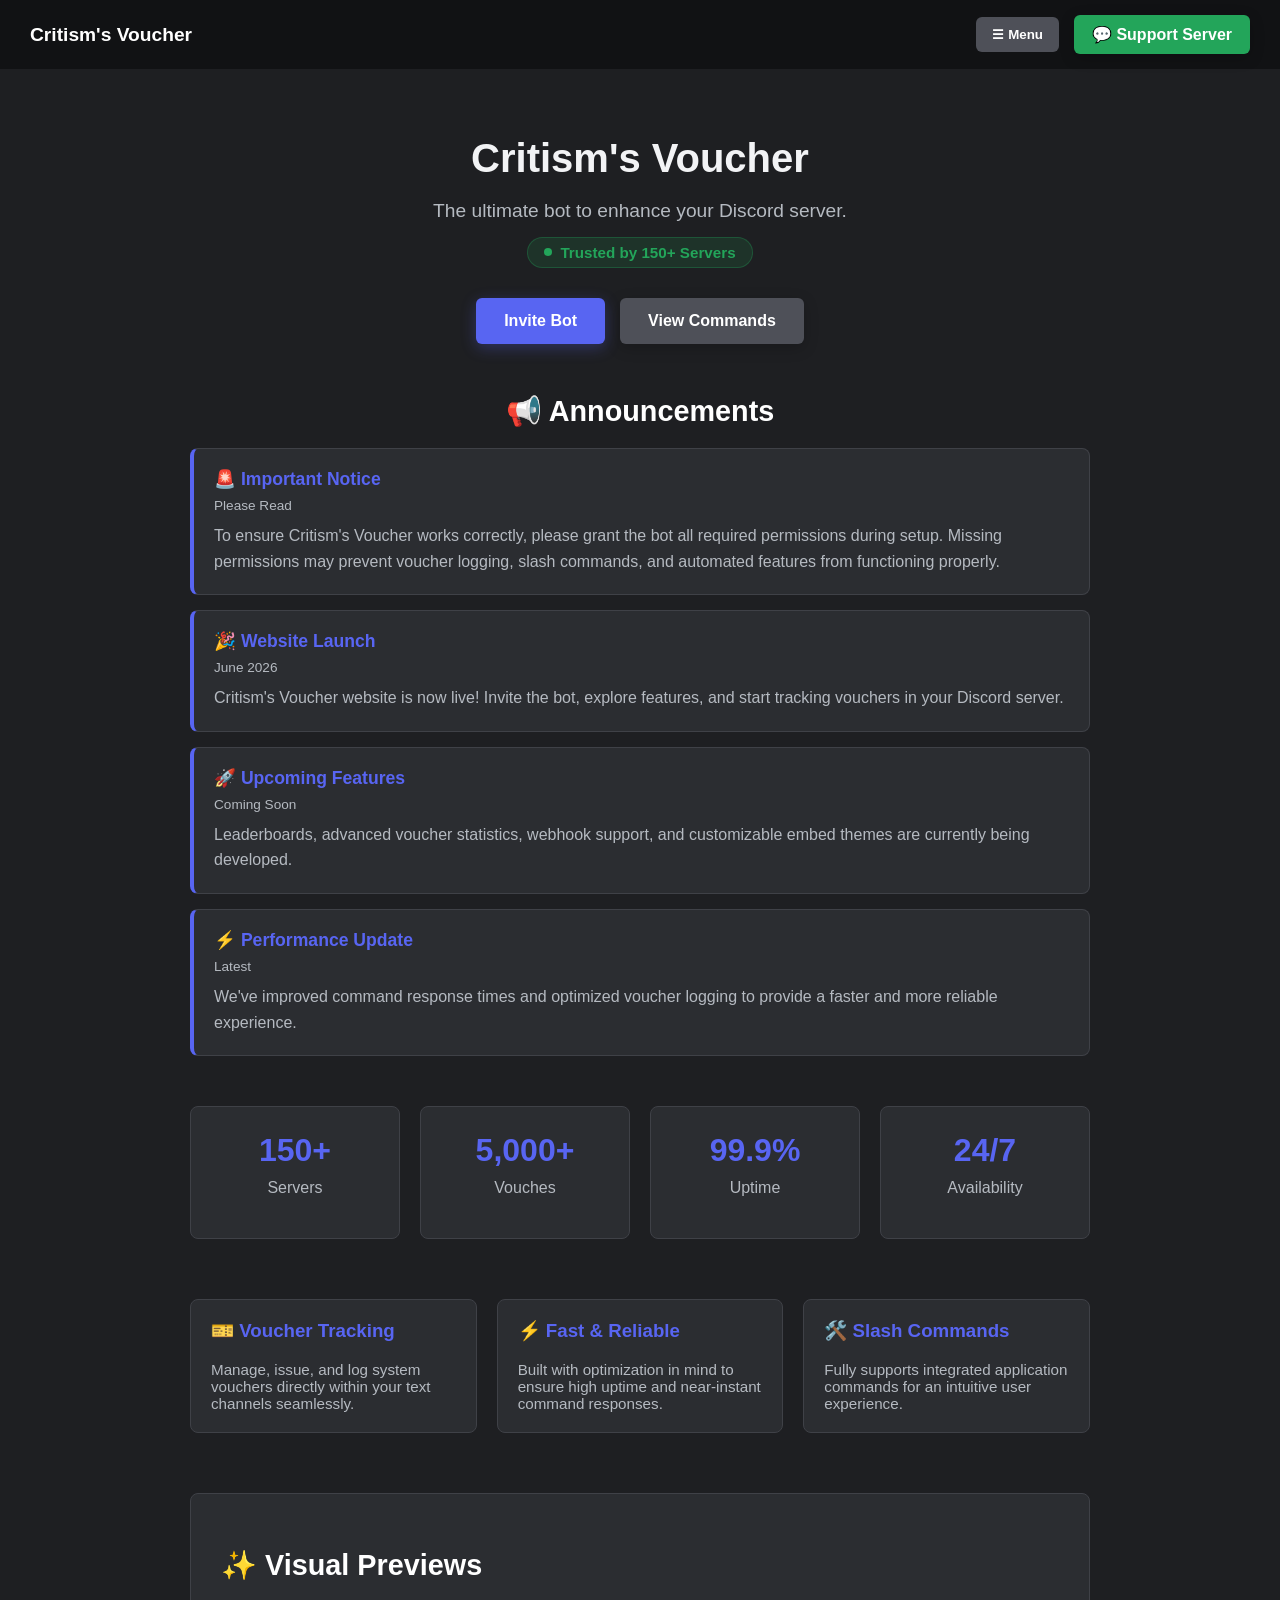
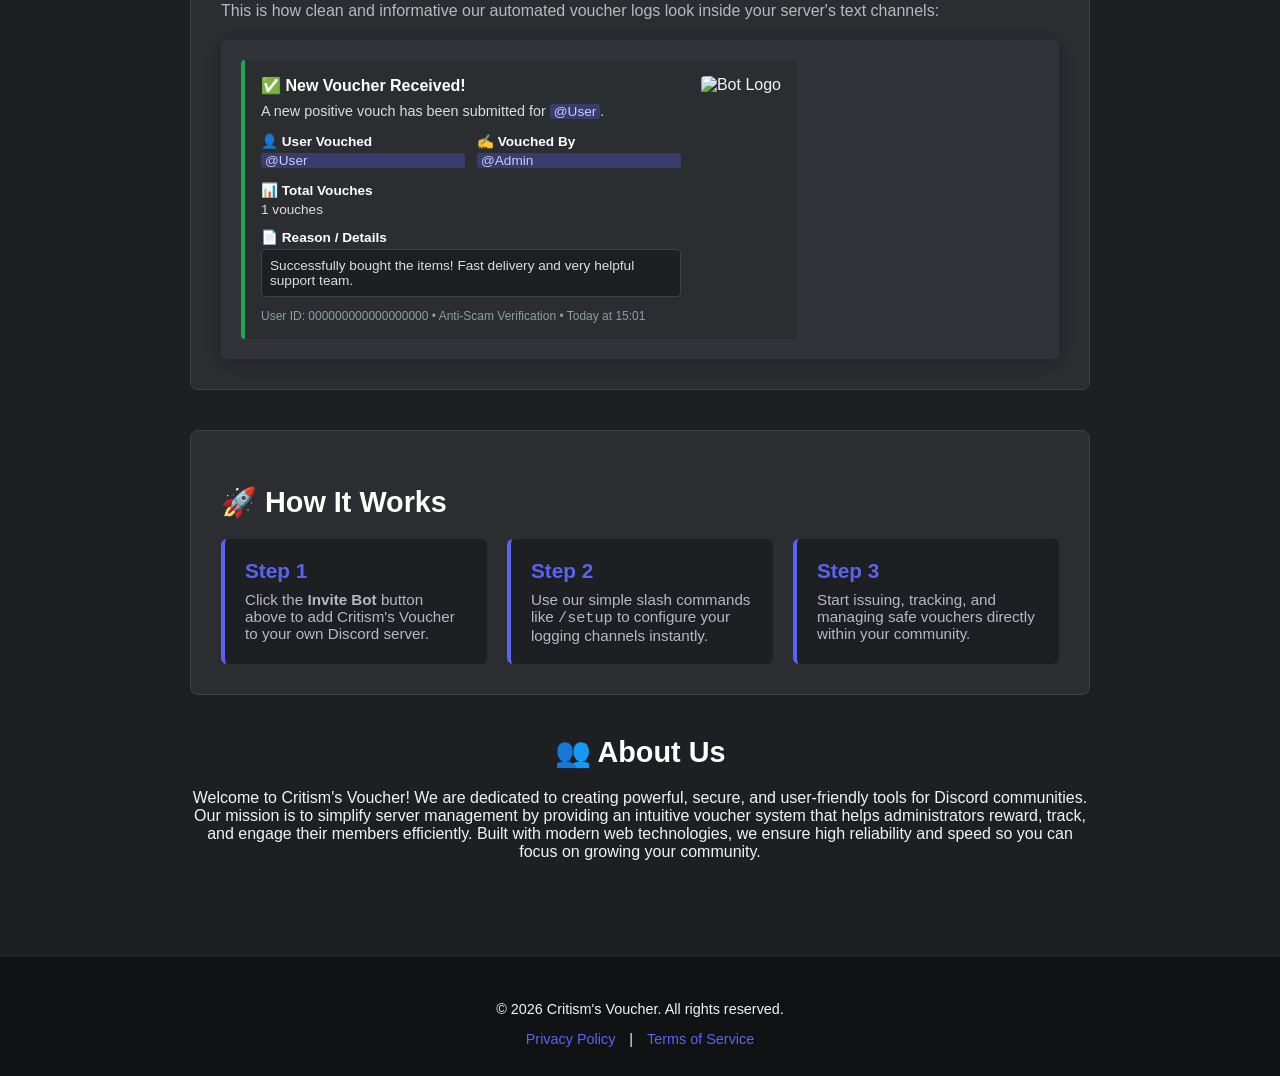
==== commit 3bc566c1: "Refactor CSS variables and styles in index.html" ====
--- a/index.html
+++ b/index.html
@@ -9,45 +9,377 @@
     <meta property="og:description" content="The ultimate bot to enhance and secure your Discord server.">
     <meta property="og:theme-color" content="#5865F2">
     
-    <style>:root {
-    --bg1: #1e1f22;
-    --bg2: #2b2d31;
-    --blurple: #5865F2;
-    --text: #ffffff;
-    --muted: #c9c9c9;
-}
-
-body {
+    <style>
+        :root {
+            --bg-color: #1e1f22;
+            --card-color: #2b2d31;
+            --text-color: #f2f3f5;
+            --text-muted: #b5bac1;
+            --blurple: #5865F2;
+            --blurple-hover: #4752c4;
+            --secondary-btn: #4e5058;
+            --secondary-hover: #6d6f78;
+            --success: #23a55a;
+            --embed-bg: #2b2d31;
+            --embed-border: #23a55a;
+        }
+        
+        body { 
+            font-family: 'Segoe UI', Tahoma, Geneva, Verdana, sans-serif; 
+            background: var(--bg-color); 
+            color: var(--text-color); 
+            text-align: center; 
+            margin: 0;
+            padding: 0;
+            display: flex;
+            flex-direction: column;
+            min-height: 100vh;
+        }
+
+        .navbar {
+            display: flex;
+            justify-content: space-between;
+            align-items: center;
+            padding: 15px 30px;
+            background: #111214;
+        }
+
+        .brand {
+            font-weight: 700;
+            font-size: 1.2rem;
+            color: white;
+        }
+
+        .container {
+            flex: 1;
+            max-width: 900px;
+            margin: 0 auto;
+            padding: 40px 20px;
+        }
+
+        h1 { font-size: 2.5rem; margin-bottom: 10px; }
+        h2 { font-size: 1.8rem; margin-bottom: 20px; color: white; }
+        .subtitle { color: var(--text-muted); font-size: 1.2rem; margin-bottom: 15px; }
+
+        .server-badge {
+            display: inline-flex;
+            align-items: center;
+            gap: 8px;
+            background: rgba(35, 165, 90, 0.15);
+            color: var(--success);
+            border: 1px solid rgba(35, 165, 90, 0.3);
+            padding: 6px 16px;
+            border-radius: 20px;
+            font-size: 0.95rem;
+            font-weight: 600;
+            margin-bottom: 30px;
+        }
+        
+        .pulse-dot {
+            width: 8px;
+            height: 8px;
+            background: var(--success);
+            border-radius: 50%;
+            box-shadow: 0 0 0 0 rgba(35, 165, 90, 0.7);
+            animation: pulseDot 2s infinite;
+        }
+        
+        @keyframes pulseDot {
+            0% { transform: scale(0.95); box-shadow: 0 0 0 0 rgba(35, 165, 90, 0.7); }
+            70% { transform: scale(1); box-shadow: 0 0 0 6px rgba(35, 165, 90, 0); }
+            100% { transform: scale(0.95); box-shadow: 0 0 0 0 rgba(35, 165, 90, 0); }
+        }
+
+        .main-actions {
+            display: flex;
+            justify-content: center;
+            gap: 15px;
+            margin-bottom: 50px;
+        }
+
+        .btn { 
+            padding: 14px 28px; 
+            color: white; 
+            border-radius: 6px; 
+            display: inline-block; 
+            font-weight: 600;
+            text-decoration: none; 
+            transition: all 0.3s cubic-bezier(0.25, 0.8, 0.25, 1);
+            cursor: pointer;
+            border: none;
+            font-size: 1rem;
+        }
+        
+        .btn-blurple { 
+            background: var(--blurple); 
+            box-shadow: 0 4px 15px rgba(88, 101, 242, 0.3);
+            animation: pulseGlow 3s infinite;
+        }
+        .btn-blurple:hover { 
+            background: var(--blurple-hover); 
+            transform: translateY(-3px);
+            box-shadow: 0 8px 25px rgba(88, 101, 242, 0.6);
+        }
+        .btn-blurple:active { transform: translateY(-1px); }
+
+        .btn-secondary { 
+            background: var(--secondary-btn); 
+            box-shadow: 0 4px 15px rgba(0, 0, 0, 0.2);
+        }
+        .btn-secondary:hover {
+            background: var(--secondary-hover);
+            transform: translateY(-3px);
+            box-shadow: 0 8px 25px rgba(0, 0, 0, 0.4);
+        }
+        .btn-secondary:active { transform: translateY(-1px); }
+
+        @keyframes pulseGlow {
+            0% { box-shadow: 0 4px 15px rgba(88, 101, 242, 0.3); }
+            50% { box-shadow: 0 4px 25px rgba(88, 101, 242, 0.5); }
+            100% { box-shadow: 0 4px 15px rgba(88, 101, 242, 0.3); }
+        }
+
+        .features {
+            display: grid;
+            grid-template-columns: repeat(auto-fit, minmax(220px, 1fr));
+            gap: 20px;
+            margin-bottom: 60px;
+            text-align: left;
+        }
+
+        .card {
+            background: var(--card-color);
+            padding: 20px;
+            border-radius: 8px;
+            border: 1px solid #3f4147;
+            transition: all 0.3s ease;
+        }
+        .card:hover {
+            transform: translateY(-5px);
+            border-color: var(--blurple);
+            box-shadow: 0 10px 20px rgba(0, 0, 0, 0.3);
+        }
+        .card h3 { margin-top: 0; color: var(--blurple); }
+        .card p { margin-bottom: 0; color: var(--text-muted); font-size: 0.95rem; }
+
+        /* --- HOW IT WORKS & EMBED PREVIEW STYLES --- */
+        .section-block {
+            background: var(--card-color);
+            padding: 30px;
+            border-radius: 8px;
+            border: 1px solid #3f4147;
+            text-align: left;
+            margin-bottom: 40px;
+        }
+
+        .steps-grid {
+            display: grid;
+            grid-template-columns: repeat(auto-fit, minmax(200px, 1fr));
+            gap: 20px;
+            margin-top: 20px;
+        }
+        .step-item {
+            background: #1e1f22;
+            padding: 20px;
+            border-radius: 6px;
+            border-left: 4px solid var(--blurple);
+        }
+        .step-num {
+            font-size: 1.3rem;
+            font-weight: 700;
+            color: var(--blurple);
+            margin-bottom: 8px;
+        }
+        .step-item p { margin: 0; color: var(--text-muted); font-size: 0.95rem; }
+
+        /* Discord Embed Simulator */
+        .discord-embed-container {
+            background: #313338;
+            padding: 20px;
+            border-radius: 5px;
+            font-family: 'gg sans', 'Segoe UI', Tahoma, sans-serif;
+            margin-top: 20px;
+            box-shadow: 0 4px 15px rgba(0,0,0,0.2);
+        }
+        .discord-embed {
+            background: var(--embed-bg);
+            border-left: 4px solid var(--embed-border);
+            border-radius: 4px;
+            padding: 16px;
+            display: flex;
+            justify-content: space-between;
+            gap: 20px;
+            max-width: 520px;
+        }
+        .embed-content { flex: 1; }
+        .embed-title {
+            color: white;
+            font-size: 1rem;
+            font-weight: 600;
+            margin-bottom: 8px;
+            display: flex;
+            align-items: center;
+            gap: 6px;
+        }
+        .embed-description { color: #dbdee1; font-size: 0.9rem; margin-bottom: 14px; }
+        .embed-fields {
+            display: grid;
+            grid-template-columns: repeat(2, 1fr);
+            gap: 12px;
+            margin-bottom: 14px;
+        }
+        .embed-field-title { color: white; font-size: 0.85rem; font-weight: 600; margin-bottom: 4px; display: flex; align-items: center; gap: 4px; }
+        .embed-mention { background: rgba(88, 101, 242, 0.3); color: #c9cdfb; padding: 0 4px; border-radius: 3px; font-size: 0.85rem; }
+        .embed-value { color: #dbdee1; font-size: 0.85rem; }
+        .embed-footer { color: #949ba4; font-size: 0.75rem; margin-top: 12px; }
+        
+        .embed-thumbnail img {
+            width: 80px;
+            height: 80px;
+            border-radius: 4px;
+        }
+
+        footer { padding: 30px; background: #111214; font-size: 0.9rem; margin-top: 40px; }
+        footer a { color: var(--blurple); text-decoration: none; margin: 0 10px; font-weight: 500; }
+        footer a:hover { text-decoration: underline; }
+/* ANNOUNCEMENTS */
+.announcements {
+    margin-bottom: 50px;
+}
+
+.announcement-card {
+    background: var(--card-color);
+    border: 1px solid #3f4147;
+    border-left: 4px solid var(--blurple);
+    border-radius: 8px;
+    padding: 20px;
+    text-align: left;
+    margin-bottom: 15px;
+    transition: all 0.3s ease;
+}
+
+.announcement-card:hover {
+    transform: translateY(-3px);
+    border-color: var(--blurple);
+    box-shadow: 0 10px 20px rgba(0,0,0,0.3);
+}
+
+.announcement-title {
+    color: var(--blurple);
+    margin: 0 0 8px 0;
+    font-size: 1.1rem;
+}
+
+.announcement-date {
+    color: var(--text-muted);
+    font-size: 0.85rem;
+    margin-bottom: 10px;
+}
+
+.announcement-content {
+    color: var(--text-muted);
+    line-height: 1.6;
+}
+.nav-links {
+    display: flex;
+    align-items: center;
+    gap: 15px;
+}
+
+/* Dropdown */
+.dropdown {
+    position: relative;
+}
+
+.dropbtn {
+    background: var(--secondary-btn);
+    color: white;
+    border: none;
+    padding: 10px 16px;
+    border-radius: 6px;
+    cursor: pointer;
+    font-weight: 600;
+    transition: 0.3s;
+}
+
+.dropbtn:hover {
+    background: var(--secondary-hover);
+}
+
+.dropdown-content {
+    display: none;
+    position: absolute;
+    right: 0;
+    background: var(--card-color);
+    min-width: 180px;
+    border-radius: 6px;
+    overflow: hidden;
+    border: 1px solid #3f4147;
+    z-index: 1000;
+}
+
+.dropdown-content a {
+    display: block;
+    color: white;
+    padding: 12px 15px;
+    text-decoration: none;
+    transition: 0.2s;
+}
+
+.dropdown-content a:hover {
+    background: var(--blurple);
+}
+
+.dropdown:hover .dropdown-content {
+    display: block;
+}
+
+/* Support Button */
+.support-btn {
+    padding: 10px 18px;
+    background: var(--success);
+}
+
+.support-btn:hover {
+    background: #1e8e4e;
+}
+.stats {
+    display: grid;
+    grid-template-columns: repeat(auto-fit, minmax(180px, 1fr));
+    gap: 20px;
+    margin: 40px 0 60px;
+}
+
+.stat-card {
+    background: var(--card-color);
+    border: 1px solid #3f4147;
+    border-radius: 8px;
+    padding: 25px;
+    transition: all 0.3s ease;
+}
+
+.stat-card:hover {
+    transform: translateY(-5px);
+    border-color: var(--blurple);
+    box-shadow: 0 10px 20px rgba(0,0,0,0.3);
+}
+
+.stat-card h3 {
     margin: 0;
-    font-family: "Segoe UI", sans-serif;
-    color: var(--text);
-    background: linear-gradient(-45deg, #111214, #1e1f22, #2b2d31, #5865F2);
-    background-size: 400% 400%;
-    animation: gradientMove 15s ease infinite;
-
-    /* ⭐ CENTER EVERYTHING */
-    display: flex;
-    flex-direction: column;
-    align-items: center;
-    text-align: center;
-}
-
-/* NAVBAR */
+    color: var(--blurple);
+    font-size: 2rem;
+}
+
+.stat-card p {
+    margin-top: 10px;
+    color: var(--text-muted);
+}
 .navbar {
-    width: 100%;
     display: flex;
     justify-content: space-between;
     align-items: center;
     padding: 15px 30px;
     background: #111214;
-    position: sticky;
-    top: 0;
-}
-
-.brand {
-    font-weight: 800;
-    font-size: 1.3rem;
-    color: white;
 }
 
 .nav-links {
@@ -55,136 +387,6 @@
     align-items: center;
     gap: 15px;
 }
-
-/* CONTAINER */
-.container {
-    max-width: 1000px;
-    width: 100%;
-    padding: 50px 20px;
-    display: flex;
-    flex-direction: column;
-    align-items: center;
-    text-align: center;
-}
-
-/* TEXT */
-h1, h2, h3, p {
-    color: white !important;
-}
-
-.subtitle {
-    color: var(--muted);
-}
-
-/* BUTTONS */
-.btn {
-    padding: 14px 28px;
-    border-radius: 8px;
-    font-weight: 600;
-    text-decoration: none;
-    display: inline-block;
-    transition: 0.3s;
-    color: white;
-}
-
-.btn-blurple {
-    background: var(--blurple);
-}
-
-.btn-blurple:hover {
-    transform: translateY(-3px);
-    background: #4752c4;
-}
-
-.btn-secondary {
-    background: #4e5058;
-}
-
-.btn-secondary:hover {
-    background: #6d6f78;
-    transform: translateY(-3px);
-}
-
-/* FEATURES */
-.features {
-    display: grid;
-    grid-template-columns: repeat(auto-fit, minmax(240px, 1fr));
-    gap: 20px;
-    width: 100%;
-}
-
-.card {
-    background: #2b2d31;
-    padding: 20px;
-    border-radius: 10px;
-    border: 1px solid #3f4147;
-    transition: 0.3s;
-}
-
-.card:hover {
-    transform: translateY(-5px);
-    border-color: var(--blurple);
-}
-
-/* SECTIONS */
-.section-block {
-    width: 100%;
-    background: #2b2d31;
-    padding: 30px;
-    border-radius: 10px;
-    margin-top: 40px;
-    border: 1px solid #3f4147;
-}
-
-/* STATS */
-.stats {
-    display: grid;
-    grid-template-columns: repeat(auto-fit, minmax(180px, 1fr));
-    gap: 20px;
-    width: 100%;
-}
-
-.stat-card {
-    background: #2b2d31;
-    padding: 20px;
-    border-radius: 10px;
-    border: 1px solid #3f4147;
-}
-
-/* ANNOUNCEMENTS */
-.announcement-card {
-    background: #2b2d31;
-    padding: 20px;
-    border-radius: 10px;
-    border: 1px solid #3f4147;
-    margin-bottom: 15px;
-}
-
-/* EMBED */
-.discord-embed {
-    background: #2b2d31;
-    border-left: 4px solid var(--blurple);
-    padding: 16px;
-    border-radius: 8px;
-    max-width: 500px;
-    margin: 0 auto;
-}
-
-/* FOOTER */
-footer {
-    width: 100%;
-    text-align: center;
-    padding: 30px;
-    background: #111214;
-    margin-top: 50px;
-}
-
-/* ANIMATION */
-@keyframes gradientMove {
-    0% { background-position: 0% 50%; }
-    50% { background-position: 100% 50%; }
-    100% { background-position: 0% 50%; }
-}}
     </style>
 </head>
 <body>
@@ -192,29 +394,24 @@
     <div class="brand">Critism's Voucher</div>
 
     <div class="nav-links">
-
         <div class="dropdown">
             <button class="dropbtn">☰ Menu</button>
 
             <div class="dropdown-content">
                 <a href="index.html">🏠 Home</a>
-                <a href="dashboard.html">📊 Dashboard</a>
                 <a href="commands.html">⚡ Commands</a>
                 <a href="faq.html">📚 FAQ</a>
                 <a href="support.html">🛠️ Support</a>
                 <a href="privacy.html">🔒 Privacy Policy</a>
                 <a href="tos.html">📜 Terms of Service</a>
             </div>
-
-        </div>
-
-        <!-- Support Server -->
-        <a class="btn btn-secondary"
+        </div>
+
+        <a class="btn btn-secondary support-btn"
            href="https://discord.gg/AkRBQke76"
            target="_blank">
            💬 Support Server
         </a>
-
     </div>
 </div>
 </div>
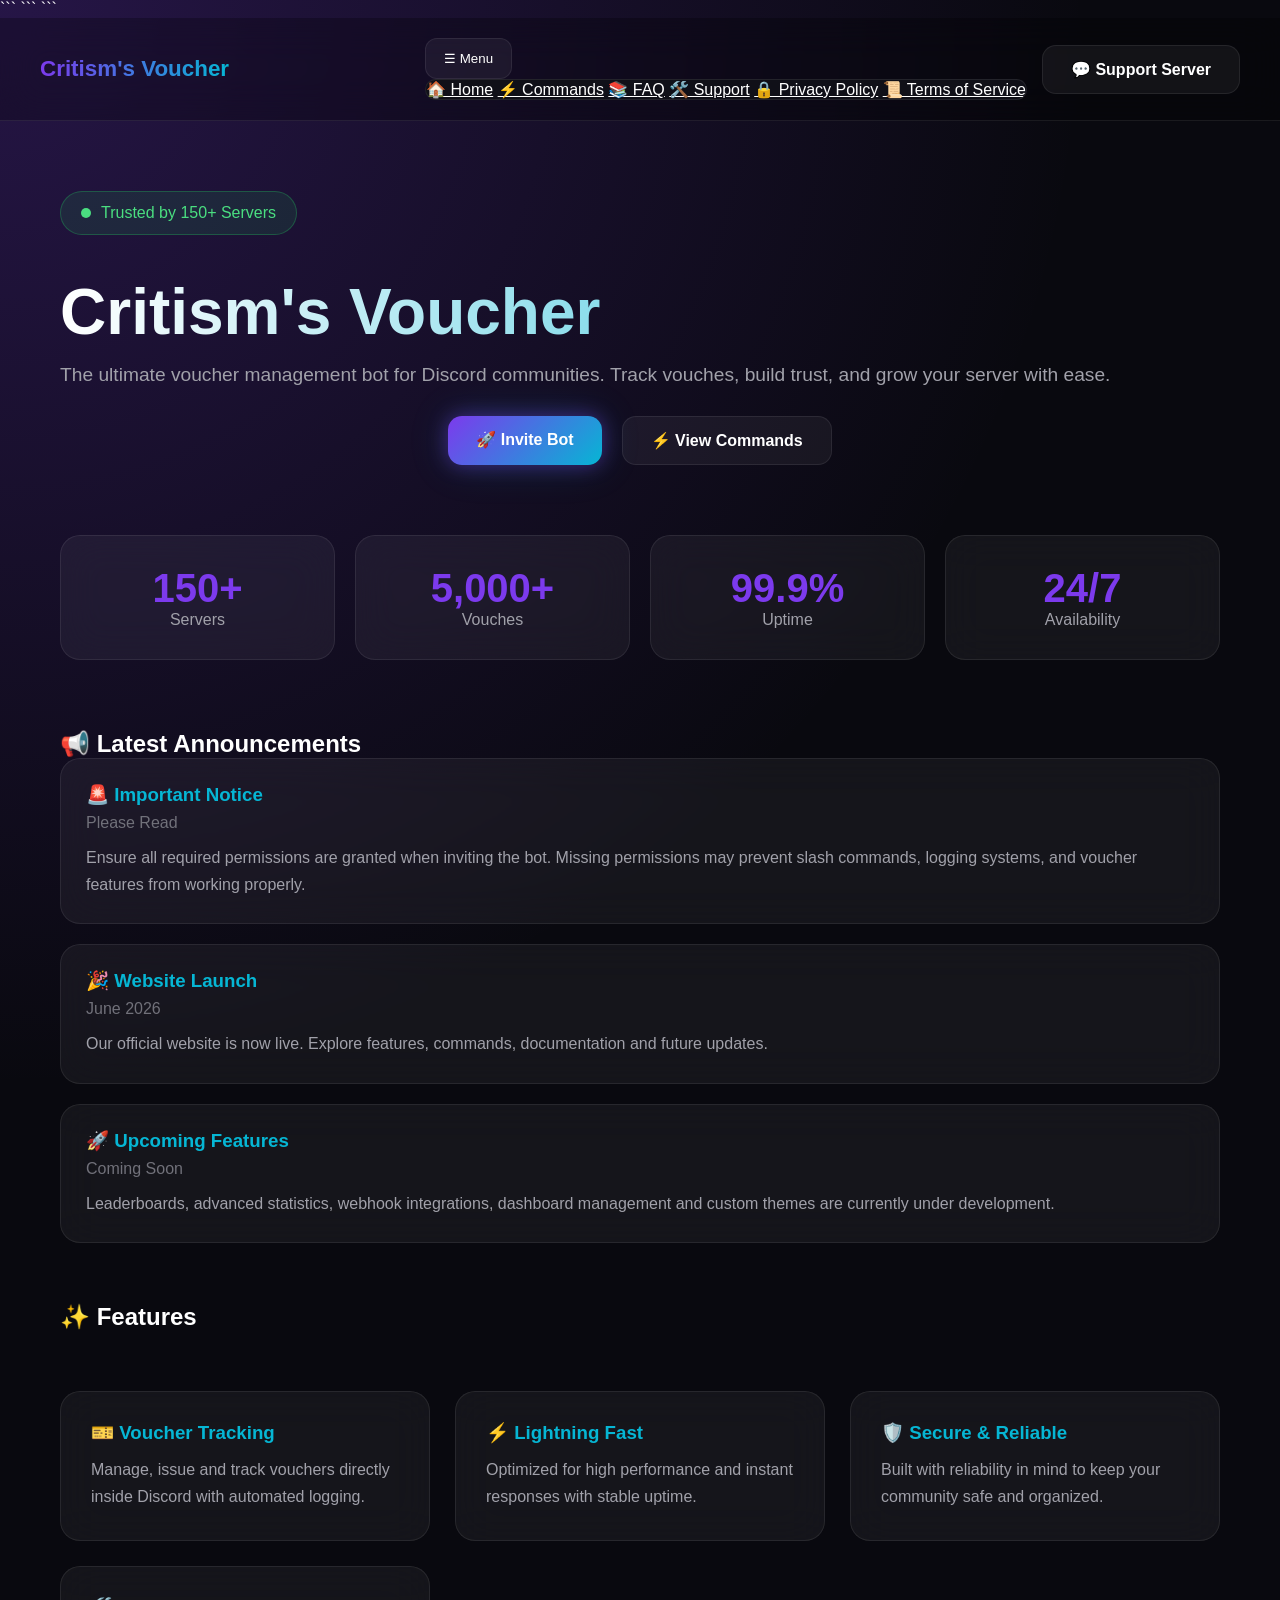
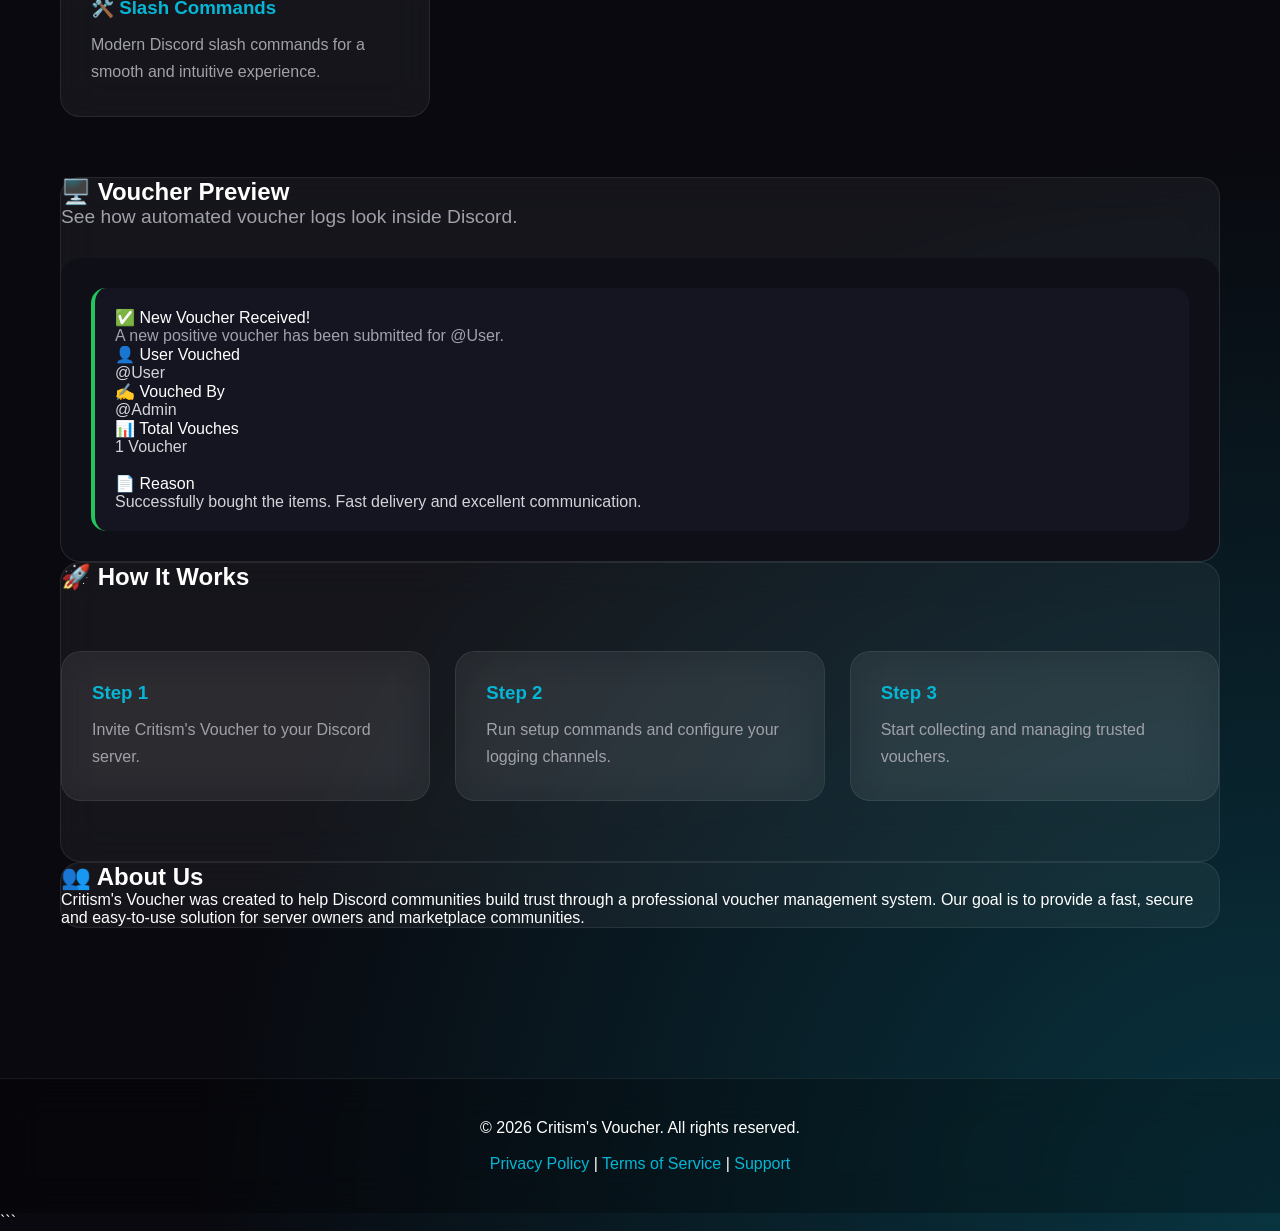
==== commit 8245a769: "Update index.html" ====
--- a/index.html
+++ b/index.html
@@ -1,396 +1,25 @@
 <!DOCTYPE html>
+
 <html lang="en">
 <head>
     <meta charset="UTF-8">
     <meta name="viewport" content="width=device-width, initial-scale=1.0">
     <title>Critism's Voucher</title>
-    
-    <meta property="og:title" content="Critism's Voucher">
-    <meta property="og:description" content="The ultimate bot to enhance and secure your Discord server.">
-    <meta property="og:theme-color" content="#5865F2">
-    
-    <style>
-        :root {
-            --bg-color: #1e1f22;
-            --card-color: #2b2d31;
-            --text-color: #f2f3f5;
-            --text-muted: #b5bac1;
-            --blurple: #5865F2;
-            --blurple-hover: #4752c4;
-            --secondary-btn: #4e5058;
-            --secondary-hover: #6d6f78;
-            --success: #23a55a;
-            --embed-bg: #2b2d31;
-            --embed-border: #23a55a;
-        }
-        
-        body { 
-            font-family: 'Segoe UI', Tahoma, Geneva, Verdana, sans-serif; 
-            background: var(--bg-color); 
-            color: var(--text-color); 
-            text-align: center; 
-            margin: 0;
-            padding: 0;
-            display: flex;
-            flex-direction: column;
-            min-height: 100vh;
-        }
-
-        .navbar {
-            display: flex;
-            justify-content: space-between;
-            align-items: center;
-            padding: 15px 30px;
-            background: #111214;
-        }
-
-        .brand {
-            font-weight: 700;
-            font-size: 1.2rem;
-            color: white;
-        }
-
-        .container {
-            flex: 1;
-            max-width: 900px;
-            margin: 0 auto;
-            padding: 40px 20px;
-        }
-
-        h1 { font-size: 2.5rem; margin-bottom: 10px; }
-        h2 { font-size: 1.8rem; margin-bottom: 20px; color: white; }
-        .subtitle { color: var(--text-muted); font-size: 1.2rem; margin-bottom: 15px; }
-
-        .server-badge {
-            display: inline-flex;
-            align-items: center;
-            gap: 8px;
-            background: rgba(35, 165, 90, 0.15);
-            color: var(--success);
-            border: 1px solid rgba(35, 165, 90, 0.3);
-            padding: 6px 16px;
-            border-radius: 20px;
-            font-size: 0.95rem;
-            font-weight: 600;
-            margin-bottom: 30px;
-        }
-        
-        .pulse-dot {
-            width: 8px;
-            height: 8px;
-            background: var(--success);
-            border-radius: 50%;
-            box-shadow: 0 0 0 0 rgba(35, 165, 90, 0.7);
-            animation: pulseDot 2s infinite;
-        }
-        
-        @keyframes pulseDot {
-            0% { transform: scale(0.95); box-shadow: 0 0 0 0 rgba(35, 165, 90, 0.7); }
-            70% { transform: scale(1); box-shadow: 0 0 0 6px rgba(35, 165, 90, 0); }
-            100% { transform: scale(0.95); box-shadow: 0 0 0 0 rgba(35, 165, 90, 0); }
-        }
-
-        .main-actions {
-            display: flex;
-            justify-content: center;
-            gap: 15px;
-            margin-bottom: 50px;
-        }
-
-        .btn { 
-            padding: 14px 28px; 
-            color: white; 
-            border-radius: 6px; 
-            display: inline-block; 
-            font-weight: 600;
-            text-decoration: none; 
-            transition: all 0.3s cubic-bezier(0.25, 0.8, 0.25, 1);
-            cursor: pointer;
-            border: none;
-            font-size: 1rem;
-        }
-        
-        .btn-blurple { 
-            background: var(--blurple); 
-            box-shadow: 0 4px 15px rgba(88, 101, 242, 0.3);
-            animation: pulseGlow 3s infinite;
-        }
-        .btn-blurple:hover { 
-            background: var(--blurple-hover); 
-            transform: translateY(-3px);
-            box-shadow: 0 8px 25px rgba(88, 101, 242, 0.6);
-        }
-        .btn-blurple:active { transform: translateY(-1px); }
-
-        .btn-secondary { 
-            background: var(--secondary-btn); 
-            box-shadow: 0 4px 15px rgba(0, 0, 0, 0.2);
-        }
-        .btn-secondary:hover {
-            background: var(--secondary-hover);
-            transform: translateY(-3px);
-            box-shadow: 0 8px 25px rgba(0, 0, 0, 0.4);
-        }
-        .btn-secondary:active { transform: translateY(-1px); }
-
-        @keyframes pulseGlow {
-            0% { box-shadow: 0 4px 15px rgba(88, 101, 242, 0.3); }
-            50% { box-shadow: 0 4px 25px rgba(88, 101, 242, 0.5); }
-            100% { box-shadow: 0 4px 15px rgba(88, 101, 242, 0.3); }
-        }
-
-        .features {
-            display: grid;
-            grid-template-columns: repeat(auto-fit, minmax(220px, 1fr));
-            gap: 20px;
-            margin-bottom: 60px;
-            text-align: left;
-        }
-
-        .card {
-            background: var(--card-color);
-            padding: 20px;
-            border-radius: 8px;
-            border: 1px solid #3f4147;
-            transition: all 0.3s ease;
-        }
-        .card:hover {
-            transform: translateY(-5px);
-            border-color: var(--blurple);
-            box-shadow: 0 10px 20px rgba(0, 0, 0, 0.3);
-        }
-        .card h3 { margin-top: 0; color: var(--blurple); }
-        .card p { margin-bottom: 0; color: var(--text-muted); font-size: 0.95rem; }
-
-        /* --- HOW IT WORKS & EMBED PREVIEW STYLES --- */
-        .section-block {
-            background: var(--card-color);
-            padding: 30px;
-            border-radius: 8px;
-            border: 1px solid #3f4147;
-            text-align: left;
-            margin-bottom: 40px;
-        }
-
-        .steps-grid {
-            display: grid;
-            grid-template-columns: repeat(auto-fit, minmax(200px, 1fr));
-            gap: 20px;
-            margin-top: 20px;
-        }
-        .step-item {
-            background: #1e1f22;
-            padding: 20px;
-            border-radius: 6px;
-            border-left: 4px solid var(--blurple);
-        }
-        .step-num {
-            font-size: 1.3rem;
-            font-weight: 700;
-            color: var(--blurple);
-            margin-bottom: 8px;
-        }
-        .step-item p { margin: 0; color: var(--text-muted); font-size: 0.95rem; }
-
-        /* Discord Embed Simulator */
-        .discord-embed-container {
-            background: #313338;
-            padding: 20px;
-            border-radius: 5px;
-            font-family: 'gg sans', 'Segoe UI', Tahoma, sans-serif;
-            margin-top: 20px;
-            box-shadow: 0 4px 15px rgba(0,0,0,0.2);
-        }
-        .discord-embed {
-            background: var(--embed-bg);
-            border-left: 4px solid var(--embed-border);
-            border-radius: 4px;
-            padding: 16px;
-            display: flex;
-            justify-content: space-between;
-            gap: 20px;
-            max-width: 520px;
-        }
-        .embed-content { flex: 1; }
-        .embed-title {
-            color: white;
-            font-size: 1rem;
-            font-weight: 600;
-            margin-bottom: 8px;
-            display: flex;
-            align-items: center;
-            gap: 6px;
-        }
-        .embed-description { color: #dbdee1; font-size: 0.9rem; margin-bottom: 14px; }
-        .embed-fields {
-            display: grid;
-            grid-template-columns: repeat(2, 1fr);
-            gap: 12px;
-            margin-bottom: 14px;
-        }
-        .embed-field-title { color: white; font-size: 0.85rem; font-weight: 600; margin-bottom: 4px; display: flex; align-items: center; gap: 4px; }
-        .embed-mention { background: rgba(88, 101, 242, 0.3); color: #c9cdfb; padding: 0 4px; border-radius: 3px; font-size: 0.85rem; }
-        .embed-value { color: #dbdee1; font-size: 0.85rem; }
-        .embed-footer { color: #949ba4; font-size: 0.75rem; margin-top: 12px; }
-        
-        .embed-thumbnail img {
-            width: 80px;
-            height: 80px;
-            border-radius: 4px;
-        }
-
-        footer { padding: 30px; background: #111214; font-size: 0.9rem; margin-top: 40px; }
-        footer a { color: var(--blurple); text-decoration: none; margin: 0 10px; font-weight: 500; }
-        footer a:hover { text-decoration: underline; }
-/* ANNOUNCEMENTS */
-.announcements {
-    margin-bottom: 50px;
-}
-
-.announcement-card {
-    background: var(--card-color);
-    border: 1px solid #3f4147;
-    border-left: 4px solid var(--blurple);
-    border-radius: 8px;
-    padding: 20px;
-    text-align: left;
-    margin-bottom: 15px;
-    transition: all 0.3s ease;
-}
-
-.announcement-card:hover {
-    transform: translateY(-3px);
-    border-color: var(--blurple);
-    box-shadow: 0 10px 20px rgba(0,0,0,0.3);
-}
-
-.announcement-title {
-    color: var(--blurple);
-    margin: 0 0 8px 0;
-    font-size: 1.1rem;
-}
-
-.announcement-date {
-    color: var(--text-muted);
-    font-size: 0.85rem;
-    margin-bottom: 10px;
-}
-
-.announcement-content {
-    color: var(--text-muted);
-    line-height: 1.6;
-}
-.nav-links {
-    display: flex;
-    align-items: center;
-    gap: 15px;
-}
-
-/* Dropdown */
-.dropdown {
-    position: relative;
-}
-
-.dropbtn {
-    background: var(--secondary-btn);
-    color: white;
-    border: none;
-    padding: 10px 16px;
-    border-radius: 6px;
-    cursor: pointer;
-    font-weight: 600;
-    transition: 0.3s;
-}
-
-.dropbtn:hover {
-    background: var(--secondary-hover);
-}
-
-.dropdown-content {
-    display: none;
-    position: absolute;
-    right: 0;
-    background: var(--card-color);
-    min-width: 180px;
-    border-radius: 6px;
-    overflow: hidden;
-    border: 1px solid #3f4147;
-    z-index: 1000;
-}
-
-.dropdown-content a {
-    display: block;
-    color: white;
-    padding: 12px 15px;
-    text-decoration: none;
-    transition: 0.2s;
-}
-
-.dropdown-content a:hover {
-    background: var(--blurple);
-}
-
-.dropdown:hover .dropdown-content {
-    display: block;
-}
-
-/* Support Button */
-.support-btn {
-    padding: 10px 18px;
-    background: var(--success);
-}
-
-.support-btn:hover {
-    background: #1e8e4e;
-}
-.stats {
-    display: grid;
-    grid-template-columns: repeat(auto-fit, minmax(180px, 1fr));
-    gap: 20px;
-    margin: 40px 0 60px;
-}
-
-.stat-card {
-    background: var(--card-color);
-    border: 1px solid #3f4147;
-    border-radius: 8px;
-    padding: 25px;
-    transition: all 0.3s ease;
-}
-
-.stat-card:hover {
-    transform: translateY(-5px);
-    border-color: var(--blurple);
-    box-shadow: 0 10px 20px rgba(0,0,0,0.3);
-}
-
-.stat-card h3 {
-    margin: 0;
-    color: var(--blurple);
-    font-size: 2rem;
-}
-
-.stat-card p {
-    margin-top: 10px;
-    color: var(--text-muted);
-}
-.navbar {
-    display: flex;
-    justify-content: space-between;
-    align-items: center;
-    padding: 15px 30px;
-    background: #111214;
-}
-
-.nav-links {
-    display: flex;
-    align-items: center;
-    gap: 15px;
-}
-    </style>
+
+```
+<meta property="og:title" content="Critism's Voucher">
+<meta property="og:description" content="The ultimate Discord voucher system.">
+<meta property="og:theme-color" content="#7c3aed">
+
+<link rel="stylesheet" href="style2.css">
+```
+
 </head>
 <body>
-<div class="navbar">
+
+```
+<!-- NAVBAR -->
+<nav class="navbar">
     <div class="brand">Critism's Voucher</div>
 
     <div class="nav-links">
@@ -410,177 +39,318 @@
         <a class="btn btn-secondary support-btn"
            href="https://discord.gg/AkRBQke76"
            target="_blank">
-           💬 Support Server
+            💬 Support Server
         </a>
     </div>
-</div>
-</div>
-    
-    <div class="container">
-        <h1>Critism's Voucher</h1>
-        <p class="subtitle">The ultimate bot to enhance your Discord server.</p>
-        
+</nav>
+
+<main class="container">
+
+    <!-- HERO -->
+    <section class="hero">
+
         <div class="server-badge">
             <span class="pulse-dot"></span>
-            <span>Trusted by 150+ Servers</span>
-        </div>
-        
+            Trusted by 150+ Servers
+        </div>
+
+        <h1>Critism's Voucher</h1>
+
+        <p class="subtitle">
+            The ultimate voucher management bot for Discord communities.
+            Track vouches, build trust, and grow your server with ease.
+        </p>
+
         <div class="main-actions">
-            <!-- Setze hier im href deine echte Bot-Invite-URL aus dem URL-Generator ein -->
-            <a class="btn btn-blurple" href="https://discord.com/oauth2/authorize?client_id=1511428201547567355" target="_blank">Invite Bot</a>
-            <a class="btn btn-secondary" href="commands.html">View Commands</a>
-        </div>
-<!-- ANNOUNCEMENTS SECTION -->
-<div class="announcements">
-    <h2>📢 Announcements</h2>
-<div class="announcement-card">
-    <h3 class="announcement-title">🚨 Important Notice</h3>
-    <div class="announcement-date">Please Read</div>
-    <div class="announcement-content">
-        To ensure Critism's Voucher works correctly, please grant the bot all
-        required permissions during setup. Missing permissions may prevent
-        voucher logging, slash commands, and automated features from functioning properly.
+            <a class="btn btn-blurple"
+               href="https://discord.com/oauth2/authorize?client_id=1511428201547567355"
+               target="_blank">
+                🚀 Invite Bot
+            </a>
+
+            <a class="btn btn-secondary"
+               href="commands.html">
+                ⚡ View Commands
+            </a>
+        </div>
+
+    </section>
+
+    <!-- STATS -->
+    <section class="stats">
+
+        <div class="stat-card">
+            <h3>150+</h3>
+            <p>Servers</p>
+        </div>
+
+        <div class="stat-card">
+            <h3>5,000+</h3>
+            <p>Vouches</p>
+        </div>
+
+        <div class="stat-card">
+            <h3>99.9%</h3>
+            <p>Uptime</p>
+        </div>
+
+        <div class="stat-card">
+            <h3>24/7</h3>
+            <p>Availability</p>
+        </div>
+
+    </section>
+
+    <!-- ANNOUNCEMENTS -->
+    <section class="announcements">
+
+        <h2>📢 Latest Announcements</h2>
+
+        <div class="announcement-card">
+            <h3 class="announcement-title">
+                🚨 Important Notice
+            </h3>
+
+            <div class="announcement-date">
+                Please Read
+            </div>
+
+            <div class="announcement-content">
+                Ensure all required permissions are granted when inviting
+                the bot. Missing permissions may prevent slash commands,
+                logging systems, and voucher features from working properly.
+            </div>
+        </div>
+
+        <div class="announcement-card">
+            <h3 class="announcement-title">
+                🎉 Website Launch
+            </h3>
+
+            <div class="announcement-date">
+                June 2026
+            </div>
+
+            <div class="announcement-content">
+                Our official website is now live. Explore features,
+                commands, documentation and future updates.
+            </div>
+        </div>
+
+        <div class="announcement-card">
+            <h3 class="announcement-title">
+                🚀 Upcoming Features
+            </h3>
+
+            <div class="announcement-date">
+                Coming Soon
+            </div>
+
+            <div class="announcement-content">
+                Leaderboards, advanced statistics, webhook integrations,
+                dashboard management and custom themes are currently under
+                development.
+            </div>
+        </div>
+
+    </section>
+
+    <!-- FEATURES -->
+    <section>
+
+        <h2>✨ Features</h2>
+
+        <div class="features">
+
+            <div class="card">
+                <h3>🎫 Voucher Tracking</h3>
+
+                <p>
+                    Manage, issue and track vouchers directly inside
+                    Discord with automated logging.
+                </p>
+            </div>
+
+            <div class="card">
+                <h3>⚡ Lightning Fast</h3>
+
+                <p>
+                    Optimized for high performance and instant responses
+                    with stable uptime.
+                </p>
+            </div>
+
+            <div class="card">
+                <h3>🛡️ Secure & Reliable</h3>
+
+                <p>
+                    Built with reliability in mind to keep your community
+                    safe and organized.
+                </p>
+            </div>
+
+            <div class="card">
+                <h3>🛠️ Slash Commands</h3>
+
+                <p>
+                    Modern Discord slash commands for a smooth and intuitive
+                    experience.
+                </p>
+            </div>
+
+        </div>
+
+    </section>
+
+    <!-- EMBED PREVIEW -->
+    <section class="section-block">
+
+        <h2>🖥️ Voucher Preview</h2>
+
+        <p class="subtitle">
+            See how automated voucher logs look inside Discord.
+        </p>
+
+        <div class="discord-embed-container">
+
+            <div class="discord-embed">
+
+                <div class="embed-content">
+
+                    <div class="embed-title">
+                        ✅ New Voucher Received!
+                    </div>
+
+                    <div class="embed-description">
+                        A new positive voucher has been submitted for
+                        @User.
+                    </div>
+
+                    <div class="embed-fields">
+
+                        <div>
+                            <div class="embed-field-title">
+                                👤 User Vouched
+                            </div>
+
+                            <div class="embed-value">
+                                @User
+                            </div>
+                        </div>
+
+                        <div>
+                            <div class="embed-field-title">
+                                ✍️ Vouched By
+                            </div>
+
+                            <div class="embed-value">
+                                @Admin
+                            </div>
+                        </div>
+
+                    </div>
+
+                    <div>
+                        <div class="embed-field-title">
+                            📊 Total Vouches
+                        </div>
+
+                        <div class="embed-value">
+                            1 Voucher
+                        </div>
+                    </div>
+
+                    <br>
+
+                    <div>
+                        <div class="embed-field-title">
+                            📄 Reason
+                        </div>
+
+                        <div class="embed-value">
+                            Successfully bought the items. Fast delivery and
+                            excellent communication.
+                        </div>
+                    </div>
+
+                </div>
+
+            </div>
+
+        </div>
+
+    </section>
+
+    <!-- HOW IT WORKS -->
+    <section class="section-block">
+
+        <h2>🚀 How It Works</h2>
+
+        <div class="features">
+
+            <div class="card">
+                <h3>Step 1</h3>
+
+                <p>
+                    Invite Critism's Voucher to your Discord server.
+                </p>
+            </div>
+
+            <div class="card">
+                <h3>Step 2</h3>
+
+                <p>
+                    Run setup commands and configure your logging channels.
+                </p>
+            </div>
+
+            <div class="card">
+                <h3>Step 3</h3>
+
+                <p>
+                    Start collecting and managing trusted vouchers.
+                </p>
+            </div>
+
+        </div>
+
+    </section>
+
+    <!-- ABOUT -->
+    <section class="section-block">
+
+        <h2>👥 About Us</h2>
+
+        <p>
+            Critism's Voucher was created to help Discord communities build
+            trust through a professional voucher management system.
+            Our goal is to provide a fast, secure and easy-to-use solution
+            for server owners and marketplace communities.
+        </p>
+
+    </section>
+
+</main>
+
+<!-- FOOTER -->
+<footer>
+
+    <p>
+        © 2026 Critism's Voucher. All rights reserved.
+    </p>
+
+    <br>
+
+    <div class="footer-links">
+        <a href="privacy.html">Privacy Policy</a>
+        |
+        <a href="tos.html">Terms of Service</a>
+        |
+        <a href="support.html">Support</a>
     </div>
-</div>
-    <div class="announcement-card">
-        <h3 class="announcement-title">🎉 Website Launch</h3>
-        <div class="announcement-date">June 2026</div>
-        <div class="announcement-content">
-            Critism's Voucher website is now live! Invite the bot, explore features,
-            and start tracking vouchers in your Discord server.
-        </div>
-    </div>
-
-    <div class="announcement-card">
-        <h3 class="announcement-title">🚀 Upcoming Features</h3>
-        <div class="announcement-date">Coming Soon</div>
-        <div class="announcement-content">
-            Leaderboards, advanced voucher statistics, webhook support,
-            and customizable embed themes are currently being developed.
-        </div>
-    </div>
-
-    <div class="announcement-card">
-        <h3 class="announcement-title">⚡ Performance Update</h3>
-        <div class="announcement-date">Latest</div>
-        <div class="announcement-content">
-            We've improved command response times and optimized voucher logging
-            to provide a faster and more reliable experience.
-        </div>
-    </div>
-</div>
-<div class="stats">
-    <div class="stat-card">
-        <h3>150+</h3>
-        <p>Servers</p>
-    </div>
-
-    <div class="stat-card">
-        <h3>5,000+</h3>
-        <p>Vouches</p>
-    </div>
-
-    <div class="stat-card">
-        <h3>99.9%</h3>
-        <p>Uptime</p>
-    </div>
-
-    <div class="stat-card">
-        <h3>24/7</h3>
-        <p>Availability</p>
-    </div>
-</div>
-        <!-- FEATURES SEKTION -->
-        <div class="features">
-            <div class="card">
-                <h3>🎫 Voucher Tracking</h3>
-                <p>Manage, issue, and log system vouchers directly within your text channels seamlessly.</p>
-            </div>
-            <div class="card">
-                <h3>⚡ Fast & Reliable</h3>
-                <p>Built with optimization in mind to ensure high uptime and near-instant command responses.</p>
-            </div>
-            <div class="card">
-                <h3>🛠️ Slash Commands</h3>
-                <p>Fully supports integrated application commands for an intuitive user experience.</p>
-            </div>
-        </div>
-
-        <!-- VISUELLE EMBED VORSCHAU SEKTION -->
-        <div class="section-block">
-            <h2>✨ Visual Previews</h2>
-            <p style="color: var(--text-muted); margin-bottom: 20px;">This is how clean and informative our automated voucher logs look inside your server's text channels:</p>
-            
-            <div class="discord-embed-container">
-                <div class="discord-embed">
-                    <div class="embed-content">
-                        <div class="embed-title">✅ New Voucher Received!</div>
-                        <div class="embed-description">A new positive vouch has been submitted for <span class="embed-mention">@User</span>.</div>
-                        
-                        <div class="embed-fields">
-                            <div>
-                                <div class="embed-field-title">👤 User Vouched</div>
-                                <div class="embed-mention">@User</div>
-                            </div>
-                            <div>
-                                <div class="embed-field-title">✍️ Vouched By</div>
-                                <div class="embed-mention">@Admin</div>
-                            </div>
-                        </div>
-                        
-                        <div style="margin-bottom: 12px;">
-                            <div class="embed-field-title">📊 Total Vouches</div>
-                            <div class="embed-value">1 vouches</div>
-                        </div>
-
-                        <div>
-                            <div class="embed-field-title">📄 Reason / Details</div>
-                            <div class="embed-value" style="background: #1e1f22; padding: 8px; border-radius: 4px; margin-top: 4px; border: 1px solid #3f4147;">
-                                Successfully bought the items! Fast delivery and very helpful support team.
-                            </div>
-                        </div>
-                        
-                        <div class="embed-footer">User ID: 000000000000000000 • Anti-Scam Verification • Today at 15:01</div>
-                    </div>
-                    <div class="embed-thumbnail">
-                        <!-- Platzhalter für das Logo im Embed -->
-                        <img src="https://discordapp.com" alt="Bot Logo">
-                    </div>
-                </div>
-            </div>
-        </div>
-
-        <!-- HOW IT WORKS SEKTION -->
-        <div class="section-block">
-            <h2>🚀 How It Works</h2>
-            <div class="steps-grid">
-                <div class="step-item">
-                    <div class="step-num">Step 1</div>
-                    <p>Click the <strong>Invite Bot</strong> button above to add Critism's Voucher to your own Discord server.</p>
-                </div>
-                <div class="step-item">
-                    <div class="step-num">Step 2</div>
-                    <p>Use our simple slash commands like <code>/setup</code> to configure your logging channels instantly.</p>
-                </div>
-                <div class="step-item">
-                    <div class="step-num">Step 3</div>
-                    <p>Start issuing, tracking, and managing safe vouchers directly within your community.</p>
-                </div>
-            </div>
-        </div>
-
-        <!-- ABOUT US SEKTION -->
-        <div class="about-section">
-            <h2>👥 About Us</h2>
-            <p>Welcome to Critism's Voucher! We are dedicated to creating powerful, secure, and user-friendly tools for Discord communities. Our mission is to simplify server management by providing an intuitive voucher system that helps administrators reward, track, and engage their members efficiently. Built with modern web technologies, we ensure high reliability and speed so you can focus on growing your community.</p>
-        </div>
-    </div>
-
-    <footer>
-        <p>&copy; 2026 Critism's Voucher. All rights reserved.</p>
-        <a href="privacy.html">Privacy Policy</a> | 
-        <a href="tos.html">Terms of Service</a>
-    </footer>
+
+</footer>
+```
 
 </body>
 </html>
--- a/style2.css
+++ b/style2.css
@@ -0,0 +1,369 @@
+:root{
+    --bg:#09090f;
+    --card:rgba(255,255,255,.05);
+    --border:rgba(255,255,255,.08);
+
+    --primary:#7c3aed;
+    --secondary:#06b6d4;
+    --success:#22c55e;
+
+    --text:#ffffff;
+    --muted:#a1a1aa;
+}
+
+*{
+    margin:0;
+    padding:0;
+    box-sizing:border-box;
+}
+
+body{
+    font-family: Inter, Segoe UI, sans-serif;
+    background:
+        radial-gradient(circle at top left,#7c3aed40 0%,transparent 35%),
+        radial-gradient(circle at bottom right,#06b6d440 0%,transparent 35%),
+        var(--bg);
+
+    color:var(--text);
+    min-height:100vh;
+    overflow-x:hidden;
+}
+
+/* Navbar */
+
+.navbar{
+    position:sticky;
+    top:0;
+    z-index:1000;
+
+    display:flex;
+    justify-content:space-between;
+    align-items:center;
+
+    padding:20px 40px;
+
+    backdrop-filter:blur(20px);
+    background:rgba(0,0,0,.25);
+
+    border-bottom:1px solid var(--border);
+}
+
+.brand{
+    font-size:1.4rem;
+    font-weight:800;
+
+    background:linear-gradient(90deg,#7c3aed,#06b6d4);
+    -webkit-background-clip:text;
+    -webkit-text-fill-color:transparent;
+}
+
+.nav-links{
+    display:flex;
+    gap:15px;
+    align-items:center;
+}
+
+/* Container */
+
+.container{
+    width:min(1200px,95%);
+    margin:auto;
+    padding:70px 20px;
+}
+
+/* Hero */
+
+h1{
+    font-size:4rem;
+    margin-bottom:15px;
+
+    background:linear-gradient(90deg,#fff,#06b6d4);
+    -webkit-background-clip:text;
+    -webkit-text-fill-color:transparent;
+}
+
+.subtitle{
+    color:var(--muted);
+    font-size:1.2rem;
+    margin-bottom:30px;
+}
+
+/* Badge */
+
+.server-badge{
+    display:inline-flex;
+    align-items:center;
+    gap:10px;
+
+    padding:12px 20px;
+
+    border-radius:100px;
+
+    background:rgba(34,197,94,.12);
+    border:1px solid rgba(34,197,94,.3);
+
+    color:#4ade80;
+
+    margin-bottom:40px;
+}
+
+.pulse-dot{
+    width:10px;
+    height:10px;
+    border-radius:50%;
+    background:#4ade80;
+
+    animation:pulse 1.8s infinite;
+}
+
+@keyframes pulse{
+    0%{
+        box-shadow:0 0 0 0 #4ade8090;
+    }
+    100%{
+        box-shadow:0 0 0 15px transparent;
+    }
+}
+
+/* Buttons */
+
+.main-actions{
+    display:flex;
+    justify-content:center;
+    gap:20px;
+    margin-bottom:70px;
+}
+
+.btn{
+    padding:14px 28px;
+    border-radius:14px;
+    text-decoration:none;
+    font-weight:700;
+    transition:.3s;
+}
+
+.btn-blurple{
+    color:white;
+
+    background:linear-gradient(
+        135deg,
+        #7c3aed,
+        #06b6d4
+    );
+
+    box-shadow:
+        0 0 20px #7c3aed70,
+        0 0 40px #06b6d430;
+}
+
+.btn-blurple:hover{
+    transform:translateY(-4px) scale(1.04);
+}
+
+.btn-secondary{
+    color:white;
+    background:rgba(255,255,255,.05);
+    border:1px solid var(--border);
+}
+
+.btn-secondary:hover{
+    background:rgba(255,255,255,.09);
+}
+
+/* Cards */
+
+.card,
+.stat-card,
+.announcement-card,
+.section-block{
+    background:var(--card);
+
+    backdrop-filter:blur(20px);
+
+    border:1px solid var(--border);
+
+    border-radius:20px;
+
+    transition:.35s;
+}
+
+.card:hover,
+.stat-card:hover,
+.announcement-card:hover,
+.section-block:hover{
+    transform:translateY(-8px);
+
+    border-color:#7c3aed;
+
+    box-shadow:
+        0 0 20px rgba(124,58,237,.25),
+        0 0 60px rgba(6,182,212,.15);
+}
+
+/* Features */
+
+.features{
+    display:grid;
+    grid-template-columns:repeat(auto-fit,minmax(280px,1fr));
+    gap:25px;
+    margin:60px 0;
+}
+
+.card{
+    padding:30px;
+}
+
+.card h3{
+    color:#06b6d4;
+    margin-bottom:12px;
+}
+
+.card p{
+    color:var(--muted);
+    line-height:1.7;
+}
+
+/* Stats */
+
+.stats{
+    display:grid;
+    grid-template-columns:repeat(auto-fit,minmax(220px,1fr));
+    gap:20px;
+
+    margin-bottom:70px;
+}
+
+.stat-card{
+    padding:30px;
+    text-align:center;
+}
+
+.stat-card h3{
+    font-size:2.5rem;
+    color:#7c3aed;
+}
+
+.stat-card p{
+    color:var(--muted);
+}
+
+/* Announcements */
+
+.announcements{
+    margin-bottom:60px;
+}
+
+.announcement-card{
+    padding:25px;
+    margin-bottom:20px;
+}
+
+.announcement-title{
+    color:#06b6d4;
+    margin-bottom:8px;
+}
+
+.announcement-date{
+    color:#71717a;
+    margin-bottom:12px;
+}
+
+.announcement-content{
+    color:var(--muted);
+    line-height:1.7;
+}
+
+/* Dropdown */
+
+.dropbtn{
+    background:rgba(255,255,255,.05);
+    border:1px solid var(--border);
+    color:white;
+
+    padding:12px 18px;
+    border-radius:12px;
+}
+
+.dropdown-content{
+    background:#101018;
+
+    border:1px solid var(--border);
+
+    border-radius:15px;
+
+    overflow:hidden;
+}
+
+.dropdown-content a{
+    color:white;
+}
+
+.dropdown-content a:hover{
+    background:#7c3aed;
+}
+
+/* Discord Preview */
+
+.discord-embed-container{
+    background:#0f0f18;
+    border-radius:20px;
+    padding:30px;
+}
+
+.discord-embed{
+    background:#151522;
+    border-left:4px solid #22c55e;
+
+    border-radius:15px;
+    padding:20px;
+}
+
+.embed-value{
+    color:#d4d4d8;
+}
+
+.embed-description{
+    color:#a1a1aa;
+}
+
+/* Footer */
+
+footer{
+    margin-top:80px;
+
+    padding:40px;
+
+    text-align:center;
+
+    border-top:1px solid var(--border);
+
+    background:rgba(0,0,0,.25);
+
+    backdrop-filter:blur(20px);
+}
+
+footer a{
+    color:#06b6d4;
+    text-decoration:none;
+}
+
+footer a:hover{
+    color:#7c3aed;
+}
+
+/* Mobile */
+
+@media(max-width:768px){
+
+    h1{
+        font-size:2.5rem;
+    }
+
+    .main-actions{
+        flex-direction:column;
+    }
+
+    .navbar{
+        padding:15px 20px;
+    }
+}
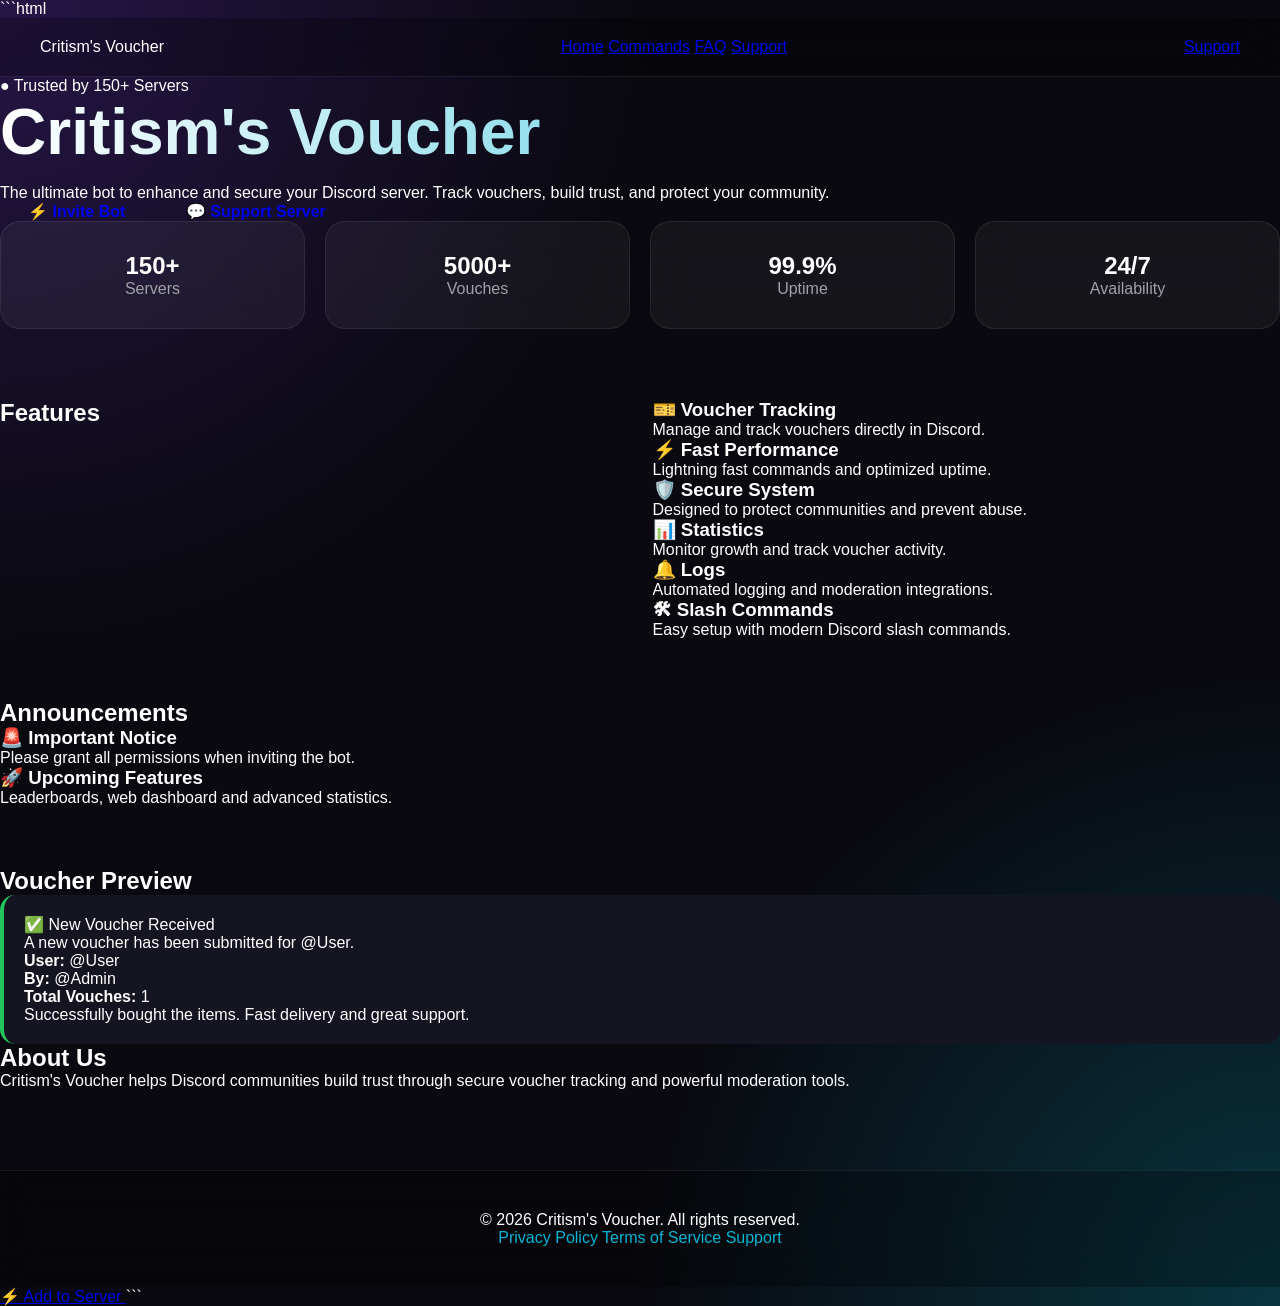
==== commit 4d9c8f6f: "Update index.html" ====
--- a/index.html
+++ b/index.html
@@ -1,356 +1,263 @@
+```html
 <!DOCTYPE html>
-
 <html lang="en">
 <head>
     <meta charset="UTF-8">
     <meta name="viewport" content="width=device-width, initial-scale=1.0">
+
     <title>Critism's Voucher</title>
 
-```
-<meta property="og:title" content="Critism's Voucher">
-<meta property="og:description" content="The ultimate Discord voucher system.">
-<meta property="og:theme-color" content="#7c3aed">
-
-<link rel="stylesheet" href="style2.css">
-```
-
+    <meta property="og:title" content="Critism's Voucher">
+    <meta property="og:description" content="The ultimate bot to enhance and secure your Discord server.">
+    <meta property="og:theme-color" content="#5865F2">
+
+    <link rel="stylesheet" href="style2.css">
 </head>
 <body>
 
-```
-<!-- NAVBAR -->
-<nav class="navbar">
-    <div class="brand">Critism's Voucher</div>
-
-    <div class="nav-links">
-        <div class="dropdown">
-            <button class="dropbtn">☰ Menu</button>
-
-            <div class="dropdown-content">
-                <a href="index.html">🏠 Home</a>
-                <a href="commands.html">⚡ Commands</a>
-                <a href="faq.html">📚 FAQ</a>
-                <a href="support.html">🛠️ Support</a>
-                <a href="privacy.html">🔒 Privacy Policy</a>
-                <a href="tos.html">📜 Terms of Service</a>
-            </div>
-        </div>
-
-        <a class="btn btn-secondary support-btn"
-           href="https://discord.gg/AkRBQke76"
-           target="_blank">
-            💬 Support Server
+    <!-- Background Effects -->
+    <div class="bg-grid"></div>
+    <div class="glow glow-1"></div>
+    <div class="glow glow-2"></div>
+
+    <!-- Navbar -->
+    <header class="navbar">
+
+        <div class="logo">
+            Critism's <span>Voucher</span>
+        </div>
+
+        <nav class="nav-menu">
+            <a href="index.html" class="active">Home</a>
+            <a href="commands.html">Commands</a>
+            <a href="faq.html">FAQ</a>
+            <a href="support.html">Support</a>
+        </nav>
+
+        <a href="https://discord.gg/AkRBQke76"
+           target="_blank"
+           class="nav-btn">
+            Support
         </a>
-    </div>
-</nav>
-
-<main class="container">
-
-    <!-- HERO -->
+
+    </header>
+
+    <!-- Hero -->
     <section class="hero">
 
-        <div class="server-badge">
-            <span class="pulse-dot"></span>
-            Trusted by 150+ Servers
-        </div>
-
-        <h1>Critism's Voucher</h1>
-
-        <p class="subtitle">
-            The ultimate voucher management bot for Discord communities.
-            Track vouches, build trust, and grow your server with ease.
+        <div class="hero-content">
+
+            <div class="badge">
+                ● Trusted by 150+ Servers
+            </div>
+
+            <h1>
+                Critism's
+                <span>Voucher</span>
+            </h1>
+
+            <p>
+                The ultimate bot to enhance and secure your Discord server.
+                Track vouchers, build trust, and protect your community.
+            </p>
+
+            <div class="hero-buttons">
+
+                <a href="https://discord.com/oauth2/authorize?client_id=1511428201547567355"
+                   target="_blank"
+                   class="btn primary">
+                    ⚡ Invite Bot
+                </a>
+
+                <a href="support.html"
+                   class="btn secondary">
+                    💬 Support Server
+                </a>
+
+            </div>
+
+        </div>
+
+    </section>
+
+    <!-- Stats -->
+    <section class="stats">
+
+        <div class="stat-card">
+            <h2>150+</h2>
+            <p>Servers</p>
+        </div>
+
+        <div class="stat-card">
+            <h2>5000+</h2>
+            <p>Vouches</p>
+        </div>
+
+        <div class="stat-card">
+            <h2>99.9%</h2>
+            <p>Uptime</p>
+        </div>
+
+        <div class="stat-card">
+            <h2>24/7</h2>
+            <p>Availability</p>
+        </div>
+
+    </section>
+
+    <!-- Features -->
+    <section class="features">
+
+        <h2>Features</h2>
+
+        <div class="feature-grid">
+
+            <div class="feature-card">
+                <h3>🎫 Voucher Tracking</h3>
+                <p>
+                    Manage and track vouchers directly in Discord.
+                </p>
+            </div>
+
+            <div class="feature-card">
+                <h3>⚡ Fast Performance</h3>
+                <p>
+                    Lightning fast commands and optimized uptime.
+                </p>
+            </div>
+
+            <div class="feature-card">
+                <h3>🛡️ Secure System</h3>
+                <p>
+                    Designed to protect communities and prevent abuse.
+                </p>
+            </div>
+
+            <div class="feature-card">
+                <h3>📊 Statistics</h3>
+                <p>
+                    Monitor growth and track voucher activity.
+                </p>
+            </div>
+
+            <div class="feature-card">
+                <h3>🔔 Logs</h3>
+                <p>
+                    Automated logging and moderation integrations.
+                </p>
+            </div>
+
+            <div class="feature-card">
+                <h3>🛠 Slash Commands</h3>
+                <p>
+                    Easy setup with modern Discord slash commands.
+                </p>
+            </div>
+
+        </div>
+
+    </section>
+
+    <!-- Announcements -->
+    <section class="announcements">
+
+        <h2>Announcements</h2>
+
+        <div class="announcement">
+
+            <h3>🚨 Important Notice</h3>
+
+            <p>
+                Please grant all permissions when inviting the bot.
+            </p>
+
+        </div>
+
+        <div class="announcement">
+
+            <h3>🚀 Upcoming Features</h3>
+
+            <p>
+                Leaderboards, web dashboard and advanced statistics.
+            </p>
+
+        </div>
+
+    </section>
+
+    <!-- Preview -->
+    <section class="preview">
+
+        <h2>Voucher Preview</h2>
+
+        <div class="discord-embed">
+
+            <div class="embed-header">
+                ✅ New Voucher Received
+            </div>
+
+            <div class="embed-body">
+
+                <p>
+                    A new voucher has been submitted for @User.
+                </p>
+
+                <div class="embed-field">
+                    <strong>User:</strong> @User
+                </div>
+
+                <div class="embed-field">
+                    <strong>By:</strong> @Admin
+                </div>
+
+                <div class="embed-field">
+                    <strong>Total Vouches:</strong> 1
+                </div>
+
+                <div class="embed-field">
+                    Successfully bought the items. Fast delivery and great support.
+                </div>
+
+            </div>
+
+        </div>
+
+    </section>
+
+    <!-- About -->
+    <section class="about">
+
+        <h2>About Us</h2>
+
+        <p>
+            Critism's Voucher helps Discord communities build trust
+            through secure voucher tracking and powerful moderation tools.
         </p>
 
-        <div class="main-actions">
-            <a class="btn btn-blurple"
-               href="https://discord.com/oauth2/authorize?client_id=1511428201547567355"
-               target="_blank">
-                🚀 Invite Bot
-            </a>
-
-            <a class="btn btn-secondary"
-               href="commands.html">
-                ⚡ View Commands
-            </a>
-        </div>
-
-    </section>
-
-    <!-- STATS -->
-    <section class="stats">
-
-        <div class="stat-card">
-            <h3>150+</h3>
-            <p>Servers</p>
-        </div>
-
-        <div class="stat-card">
-            <h3>5,000+</h3>
-            <p>Vouches</p>
-        </div>
-
-        <div class="stat-card">
-            <h3>99.9%</h3>
-            <p>Uptime</p>
-        </div>
-
-        <div class="stat-card">
-            <h3>24/7</h3>
-            <p>Availability</p>
-        </div>
-
-    </section>
-
-    <!-- ANNOUNCEMENTS -->
-    <section class="announcements">
-
-        <h2>📢 Latest Announcements</h2>
-
-        <div class="announcement-card">
-            <h3 class="announcement-title">
-                🚨 Important Notice
-            </h3>
-
-            <div class="announcement-date">
-                Please Read
-            </div>
-
-            <div class="announcement-content">
-                Ensure all required permissions are granted when inviting
-                the bot. Missing permissions may prevent slash commands,
-                logging systems, and voucher features from working properly.
-            </div>
-        </div>
-
-        <div class="announcement-card">
-            <h3 class="announcement-title">
-                🎉 Website Launch
-            </h3>
-
-            <div class="announcement-date">
-                June 2026
-            </div>
-
-            <div class="announcement-content">
-                Our official website is now live. Explore features,
-                commands, documentation and future updates.
-            </div>
-        </div>
-
-        <div class="announcement-card">
-            <h3 class="announcement-title">
-                🚀 Upcoming Features
-            </h3>
-
-            <div class="announcement-date">
-                Coming Soon
-            </div>
-
-            <div class="announcement-content">
-                Leaderboards, advanced statistics, webhook integrations,
-                dashboard management and custom themes are currently under
-                development.
-            </div>
-        </div>
-
-    </section>
-
-    <!-- FEATURES -->
-    <section>
-
-        <h2>✨ Features</h2>
-
-        <div class="features">
-
-            <div class="card">
-                <h3>🎫 Voucher Tracking</h3>
-
-                <p>
-                    Manage, issue and track vouchers directly inside
-                    Discord with automated logging.
-                </p>
-            </div>
-
-            <div class="card">
-                <h3>⚡ Lightning Fast</h3>
-
-                <p>
-                    Optimized for high performance and instant responses
-                    with stable uptime.
-                </p>
-            </div>
-
-            <div class="card">
-                <h3>🛡️ Secure & Reliable</h3>
-
-                <p>
-                    Built with reliability in mind to keep your community
-                    safe and organized.
-                </p>
-            </div>
-
-            <div class="card">
-                <h3>🛠️ Slash Commands</h3>
-
-                <p>
-                    Modern Discord slash commands for a smooth and intuitive
-                    experience.
-                </p>
-            </div>
-
-        </div>
-
-    </section>
-
-    <!-- EMBED PREVIEW -->
-    <section class="section-block">
-
-        <h2>🖥️ Voucher Preview</h2>
-
-        <p class="subtitle">
-            See how automated voucher logs look inside Discord.
+    </section>
+
+    <!-- Footer -->
+    <footer>
+
+        <p>
+            © 2026 Critism's Voucher. All rights reserved.
         </p>
 
-        <div class="discord-embed-container">
-
-            <div class="discord-embed">
-
-                <div class="embed-content">
-
-                    <div class="embed-title">
-                        ✅ New Voucher Received!
-                    </div>
-
-                    <div class="embed-description">
-                        A new positive voucher has been submitted for
-                        @User.
-                    </div>
-
-                    <div class="embed-fields">
-
-                        <div>
-                            <div class="embed-field-title">
-                                👤 User Vouched
-                            </div>
-
-                            <div class="embed-value">
-                                @User
-                            </div>
-                        </div>
-
-                        <div>
-                            <div class="embed-field-title">
-                                ✍️ Vouched By
-                            </div>
-
-                            <div class="embed-value">
-                                @Admin
-                            </div>
-                        </div>
-
-                    </div>
-
-                    <div>
-                        <div class="embed-field-title">
-                            📊 Total Vouches
-                        </div>
-
-                        <div class="embed-value">
-                            1 Voucher
-                        </div>
-                    </div>
-
-                    <br>
-
-                    <div>
-                        <div class="embed-field-title">
-                            📄 Reason
-                        </div>
-
-                        <div class="embed-value">
-                            Successfully bought the items. Fast delivery and
-                            excellent communication.
-                        </div>
-                    </div>
-
-                </div>
-
-            </div>
-
-        </div>
-
-    </section>
-
-    <!-- HOW IT WORKS -->
-    <section class="section-block">
-
-        <h2>🚀 How It Works</h2>
-
-        <div class="features">
-
-            <div class="card">
-                <h3>Step 1</h3>
-
-                <p>
-                    Invite Critism's Voucher to your Discord server.
-                </p>
-            </div>
-
-            <div class="card">
-                <h3>Step 2</h3>
-
-                <p>
-                    Run setup commands and configure your logging channels.
-                </p>
-            </div>
-
-            <div class="card">
-                <h3>Step 3</h3>
-
-                <p>
-                    Start collecting and managing trusted vouchers.
-                </p>
-            </div>
-
-        </div>
-
-    </section>
-
-    <!-- ABOUT -->
-    <section class="section-block">
-
-        <h2>👥 About Us</h2>
-
-        <p>
-            Critism's Voucher was created to help Discord communities build
-            trust through a professional voucher management system.
-            Our goal is to provide a fast, secure and easy-to-use solution
-            for server owners and marketplace communities.
-        </p>
-
-    </section>
-
-</main>
-
-<!-- FOOTER -->
-<footer>
-
-    <p>
-        © 2026 Critism's Voucher. All rights reserved.
-    </p>
-
-    <br>
-
-    <div class="footer-links">
-        <a href="privacy.html">Privacy Policy</a>
-        |
-        <a href="tos.html">Terms of Service</a>
-        |
-        <a href="support.html">Support</a>
-    </div>
-
-</footer>
-```
+        <div class="footer-links">
+            <a href="privacy.html">Privacy Policy</a>
+            <a href="tos.html">Terms of Service</a>
+            <a href="support.html">Support</a>
+        </div>
+
+    </footer>
+
+    <!-- Floating Invite -->
+    <a href="https://discord.com/oauth2/authorize?client_id=1511428201547567355"
+       target="_blank"
+       class="floating-btn">
+        ⚡ Add to Server
+    </a>
 
 </body>
 </html>
+```
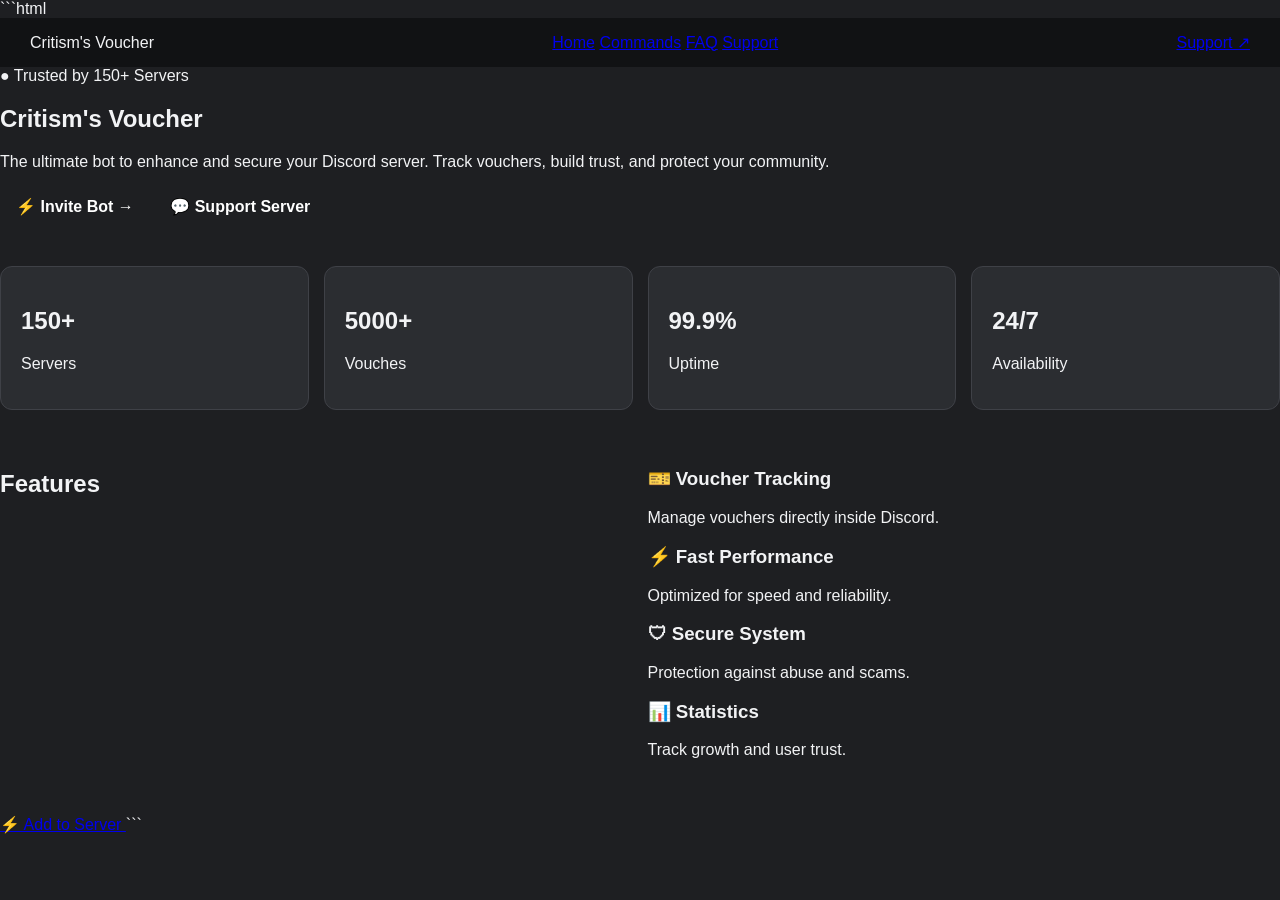
==== commit f8d632e1: "Update index.html" ====
--- a/index.html
+++ b/index.html
@@ -2,261 +2,136 @@
 <!DOCTYPE html>
 <html lang="en">
 <head>
-    <meta charset="UTF-8">
-    <meta name="viewport" content="width=device-width, initial-scale=1.0">
+<meta charset="UTF-8">
+<meta name="viewport" content="width=device-width, initial-scale=1.0">
 
-    <title>Critism's Voucher</title>
+<title>Critism's Voucher</title>
 
-    <meta property="og:title" content="Critism's Voucher">
-    <meta property="og:description" content="The ultimate bot to enhance and secure your Discord server.">
-    <meta property="og:theme-color" content="#5865F2">
+<meta property="og:title" content="Critism's Voucher">
+<meta property="og:description" content="The ultimate Discord voucher bot.">
+<meta property="og:theme-color" content="#5865F2">
 
-    <link rel="stylesheet" href="style2.css">
+<link rel="stylesheet" href="style.css">
+<link rel="preconnect" href="https://fonts.googleapis.com">
+<link href="https://fonts.googleapis.com/css2?family=Inter:wght@300;400;500;600;700;800&display=swap" rel="stylesheet">
 </head>
 <body>
 
-    <!-- Background Effects -->
-    <div class="bg-grid"></div>
-    <div class="glow glow-1"></div>
-    <div class="glow glow-2"></div>
+<div class="background">
+    <div class="orb orb1"></div>
+    <div class="orb orb2"></div>
+</div>
 
-    <!-- Navbar -->
-    <header class="navbar">
+<header class="navbar">
 
-        <div class="logo">
-            Critism's <span>Voucher</span>
+    <div class="logo">
+        Critism's <span>Voucher</span>
+    </div>
+
+    <nav>
+        <a class="active" href="#">Home</a>
+        <a href="#">Commands</a>
+        <a href="#">FAQ</a>
+        <a href="#">Support</a>
+    </nav>
+
+    <a href="#" class="support-btn">
+        Support ↗
+    </a>
+
+</header>
+
+<section class="hero">
+
+    <div class="hero-content">
+
+        <div class="badge">
+            ● Trusted by 150+ Servers
         </div>
 
-        <nav class="nav-menu">
-            <a href="index.html" class="active">Home</a>
-            <a href="commands.html">Commands</a>
-            <a href="faq.html">FAQ</a>
-            <a href="support.html">Support</a>
-        </nav>
+        <h1>
+            Critism's
+            <span>Voucher</span>
+        </h1>
 
-        <a href="https://discord.gg/AkRBQke76"
-           target="_blank"
-           class="nav-btn">
-            Support
-        </a>
+        <p>
+            The ultimate bot to enhance and secure your Discord server.
+            Track vouchers, build trust, and protect your community.
+        </p>
 
-    </header>
+        <div class="hero-buttons">
 
-    <!-- Hero -->
-    <section class="hero">
+            <a href="#" class="btn primary">
+                ⚡ Invite Bot →
+            </a>
 
-        <div class="hero-content">
-
-            <div class="badge">
-                ● Trusted by 150+ Servers
-            </div>
-
-            <h1>
-                Critism's
-                <span>Voucher</span>
-            </h1>
-
-            <p>
-                The ultimate bot to enhance and secure your Discord server.
-                Track vouchers, build trust, and protect your community.
-            </p>
-
-            <div class="hero-buttons">
-
-                <a href="https://discord.com/oauth2/authorize?client_id=1511428201547567355"
-                   target="_blank"
-                   class="btn primary">
-                    ⚡ Invite Bot
-                </a>
-
-                <a href="support.html"
-                   class="btn secondary">
-                    💬 Support Server
-                </a>
-
-            </div>
+            <a href="#" class="btn secondary">
+                💬 Support Server
+            </a>
 
         </div>
 
-    </section>
+    </div>
 
-    <!-- Stats -->
-    <section class="stats">
+</section>
 
-        <div class="stat-card">
-            <h2>150+</h2>
-            <p>Servers</p>
+<section class="stats">
+
+    <div class="card">
+        <h2>150+</h2>
+        <p>Servers</p>
+    </div>
+
+    <div class="card">
+        <h2>5000+</h2>
+        <p>Vouches</p>
+    </div>
+
+    <div class="card">
+        <h2>99.9%</h2>
+        <p>Uptime</p>
+    </div>
+
+    <div class="card">
+        <h2>24/7</h2>
+        <p>Availability</p>
+    </div>
+
+</section>
+
+<section class="features">
+
+    <h2>Features</h2>
+
+    <div class="feature-grid">
+
+        <div class="feature">
+            <h3>🎫 Voucher Tracking</h3>
+            <p>Manage vouchers directly inside Discord.</p>
         </div>
 
-        <div class="stat-card">
-            <h2>5000+</h2>
-            <p>Vouches</p>
+        <div class="feature">
+            <h3>⚡ Fast Performance</h3>
+            <p>Optimized for speed and reliability.</p>
         </div>
 
-        <div class="stat-card">
-            <h2>99.9%</h2>
-            <p>Uptime</p>
+        <div class="feature">
+            <h3>🛡 Secure System</h3>
+            <p>Protection against abuse and scams.</p>
         </div>
 
-        <div class="stat-card">
-            <h2>24/7</h2>
-            <p>Availability</p>
+        <div class="feature">
+            <h3>📊 Statistics</h3>
+            <p>Track growth and user trust.</p>
         </div>
 
-    </section>
+    </div>
 
-    <!-- Features -->
-    <section class="features">
+</section>
 
-        <h2>Features</h2>
-
-        <div class="feature-grid">
-
-            <div class="feature-card">
-                <h3>🎫 Voucher Tracking</h3>
-                <p>
-                    Manage and track vouchers directly in Discord.
-                </p>
-            </div>
-
-            <div class="feature-card">
-                <h3>⚡ Fast Performance</h3>
-                <p>
-                    Lightning fast commands and optimized uptime.
-                </p>
-            </div>
-
-            <div class="feature-card">
-                <h3>🛡️ Secure System</h3>
-                <p>
-                    Designed to protect communities and prevent abuse.
-                </p>
-            </div>
-
-            <div class="feature-card">
-                <h3>📊 Statistics</h3>
-                <p>
-                    Monitor growth and track voucher activity.
-                </p>
-            </div>
-
-            <div class="feature-card">
-                <h3>🔔 Logs</h3>
-                <p>
-                    Automated logging and moderation integrations.
-                </p>
-            </div>
-
-            <div class="feature-card">
-                <h3>🛠 Slash Commands</h3>
-                <p>
-                    Easy setup with modern Discord slash commands.
-                </p>
-            </div>
-
-        </div>
-
-    </section>
-
-    <!-- Announcements -->
-    <section class="announcements">
-
-        <h2>Announcements</h2>
-
-        <div class="announcement">
-
-            <h3>🚨 Important Notice</h3>
-
-            <p>
-                Please grant all permissions when inviting the bot.
-            </p>
-
-        </div>
-
-        <div class="announcement">
-
-            <h3>🚀 Upcoming Features</h3>
-
-            <p>
-                Leaderboards, web dashboard and advanced statistics.
-            </p>
-
-        </div>
-
-    </section>
-
-    <!-- Preview -->
-    <section class="preview">
-
-        <h2>Voucher Preview</h2>
-
-        <div class="discord-embed">
-
-            <div class="embed-header">
-                ✅ New Voucher Received
-            </div>
-
-            <div class="embed-body">
-
-                <p>
-                    A new voucher has been submitted for @User.
-                </p>
-
-                <div class="embed-field">
-                    <strong>User:</strong> @User
-                </div>
-
-                <div class="embed-field">
-                    <strong>By:</strong> @Admin
-                </div>
-
-                <div class="embed-field">
-                    <strong>Total Vouches:</strong> 1
-                </div>
-
-                <div class="embed-field">
-                    Successfully bought the items. Fast delivery and great support.
-                </div>
-
-            </div>
-
-        </div>
-
-    </section>
-
-    <!-- About -->
-    <section class="about">
-
-        <h2>About Us</h2>
-
-        <p>
-            Critism's Voucher helps Discord communities build trust
-            through secure voucher tracking and powerful moderation tools.
-        </p>
-
-    </section>
-
-    <!-- Footer -->
-    <footer>
-
-        <p>
-            © 2026 Critism's Voucher. All rights reserved.
-        </p>
-
-        <div class="footer-links">
-            <a href="privacy.html">Privacy Policy</a>
-            <a href="tos.html">Terms of Service</a>
-            <a href="support.html">Support</a>
-        </div>
-
-    </footer>
-
-    <!-- Floating Invite -->
-    <a href="https://discord.com/oauth2/authorize?client_id=1511428201547567355"
-       target="_blank"
-       class="floating-btn">
-        ⚡ Add to Server
-    </a>
+<a href="#" class="floating-btn">
+    ⚡ Add to Server
+</a>
 
 </body>
 </html>
--- a/style.css
+++ b/style.css
@@ -0,0 +1,193 @@
+:root {
+    --bg: #1e1f22;
+    --card: #2b2d31;
+    --text: #f2f3f5;
+    --muted: #b5bac1;
+    --blurple: #5865F2;
+    --blurple-dark: #4752c4;
+}
+
+body {
+    margin: 0;
+    font-family: "Segoe UI", sans-serif;
+    background: var(--bg);
+    color: var(--text);
+}
+
+/* NAVBAR */
+.navbar {
+    display: flex;
+    justify-content: space-between;
+    align-items: center;
+    padding: 15px 30px;
+    background: #111214;
+    position: sticky;
+    top: 0;
+    z-index: 999;
+}
+
+.brand {
+    font-size: 1.3rem;
+    font-weight: 700;
+}
+
+.nav-links {
+    display: flex;
+    gap: 15px;
+    align-items: center;
+}
+
+/* BUTTONS */
+.btn {
+    padding: 10px 16px;
+    border-radius: 8px;
+    text-decoration: none;
+    color: white;
+    font-weight: 600;
+    transition: 0.2s ease;
+    display: inline-block;
+}
+
+.btn:hover {
+    transform: translateY(-2px);
+}
+
+.btn-blurple {
+    background: var(--blurple);
+}
+
+.btn-blurple:hover {
+    background: var(--blurple-dark);
+}
+
+.btn-secondary {
+    background: #4e5058;
+}
+
+.btn-secondary:hover {
+    background: #6d6f78;
+}
+
+.btn-dashboard {
+    background: var(--blurple);
+    box-shadow: 0 0 15px rgba(88,101,242,0.4);
+}
+
+/* CONTAINER */
+.container {
+    max-width: 1000px;
+    margin: auto;
+    padding: 40px 20px;
+    text-align: center;
+}
+
+/* TEXT */
+.subtitle {
+    color: var(--muted);
+}
+
+/* BADGE */
+.server-badge {
+    display: inline-flex;
+    gap: 8px;
+    padding: 6px 14px;
+    border-radius: 20px;
+    background: rgba(88,101,242,0.15);
+    color: #aab4ff;
+    margin: 20px 0;
+}
+
+/* CARDS */
+.card, .stat-card {
+    background: var(--card);
+    border: 1px solid #3f4147;
+    border-radius: 12px;
+    padding: 20px;
+    transition: 0.2s;
+}
+
+.card:hover, .stat-card:hover {
+    transform: translateY(-5px);
+    border-color: var(--blurple);
+}
+
+/* GRID */
+.features, .stats {
+    display: grid;
+    gap: 15px;
+    margin: 40px 0;
+}
+
+.features {
+    grid-template-columns: repeat(auto-fit, minmax(220px, 1fr));
+}
+
+.stats {
+    grid-template-columns: repeat(auto-fit, minmax(180px, 1fr));
+}
+
+/* ANOUNCEMENTS */
+.announcements {
+    margin: 40px 0;
+}
+
+.announcement-card {
+    background: var(--card);
+    padding: 15px;
+    border-radius: 10px;
+    border-left: 4px solid var(--blurple);
+    margin-bottom: 12px;
+    text-align: left;
+}
+
+.announcement-title {
+    color: var(--blurple);
+}
+
+/* DROPDOWN */
+.dropdown {
+    position: relative;
+}
+
+.dropbtn {
+    background: #4e5058;
+    border: none;
+    color: white;
+    padding: 10px 14px;
+    border-radius: 8px;
+    cursor: pointer;
+}
+
+.dropdown-content {
+    display: none;
+    position: absolute;
+    right: 0;
+    background: var(--card);
+    min-width: 180px;
+    border-radius: 10px;
+    border: 1px solid #3f4147;
+}
+
+.dropdown-content a {
+    display: block;
+    padding: 10px;
+    color: white;
+    text-decoration: none;
+}
+
+.dropdown-content a:hover {
+    background: var(--blurple);
+}
+
+.dropdown:hover .dropdown-content {
+    display: block;
+}
+
+/* FOOTER */
+footer {
+    background: #111214;
+    padding: 25px;
+    margin-top: 50px;
+    text-align: center;
+    color: var(--muted);
+}
